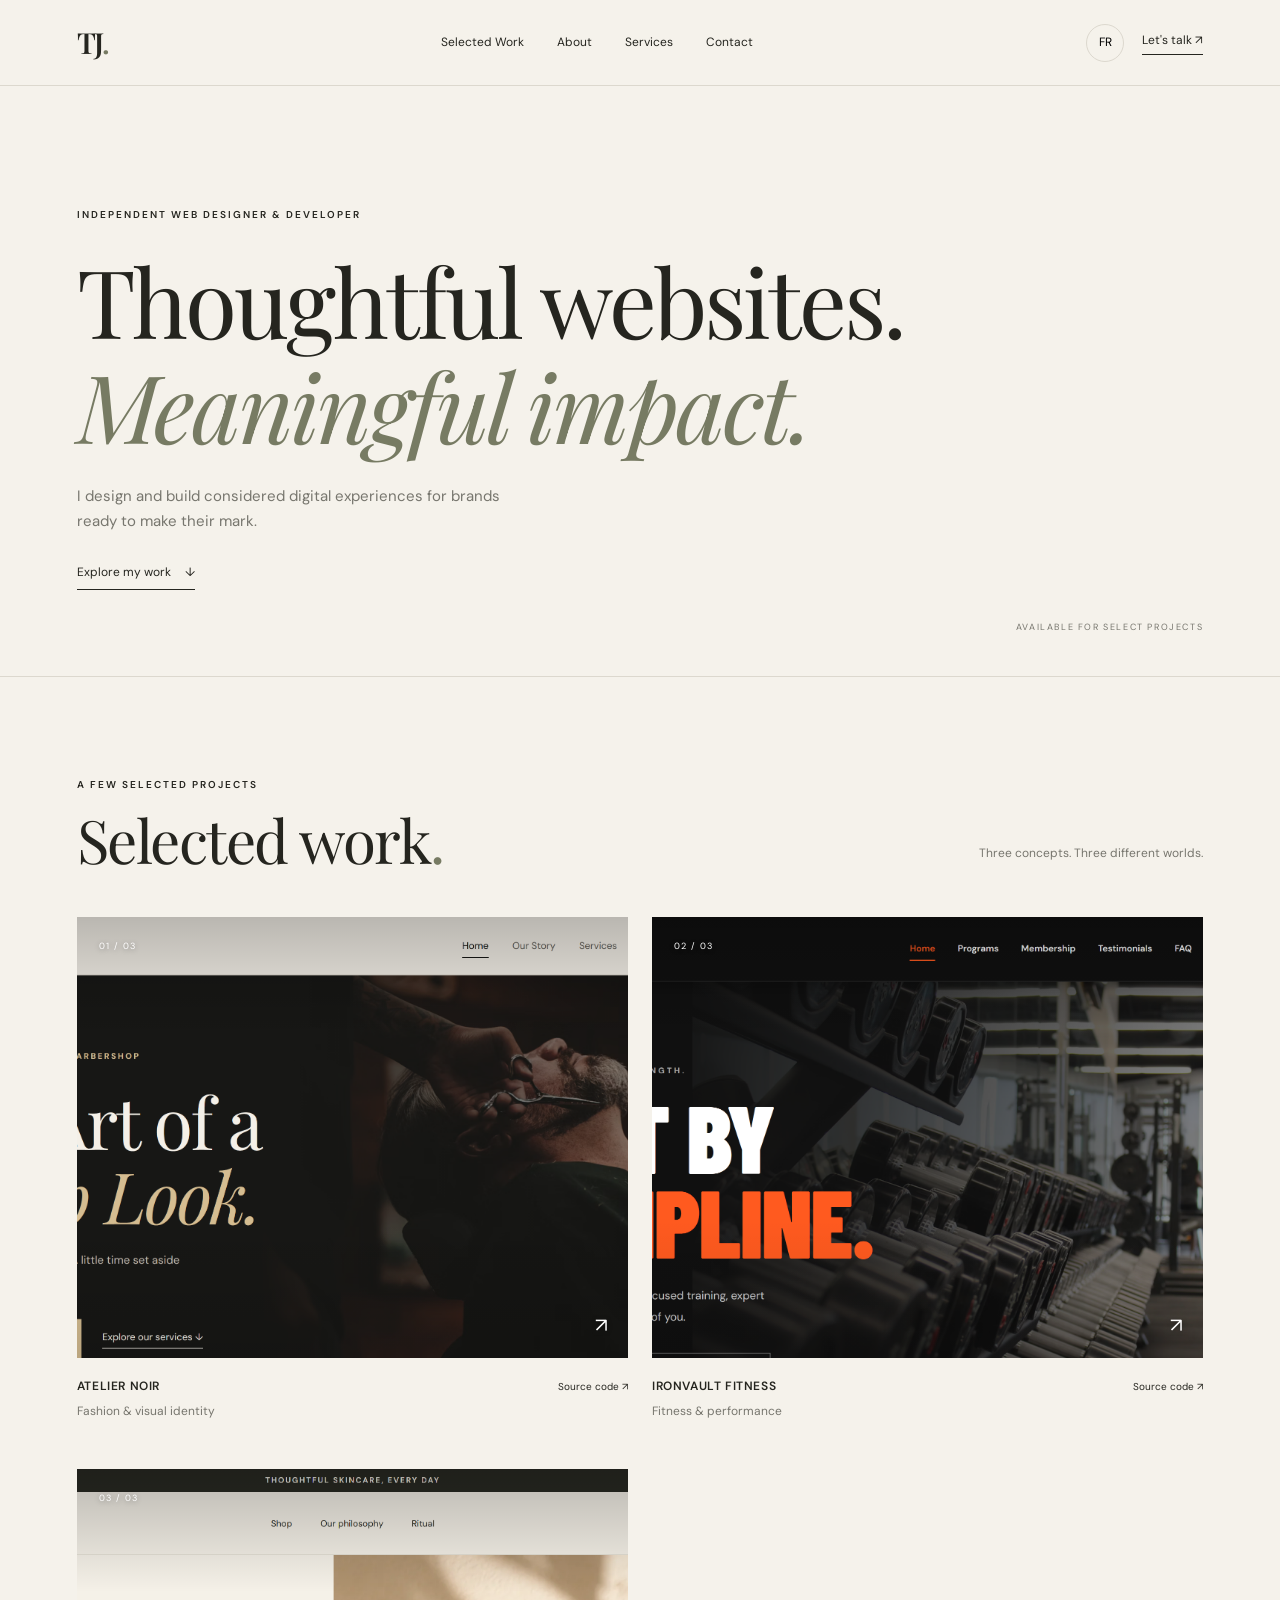
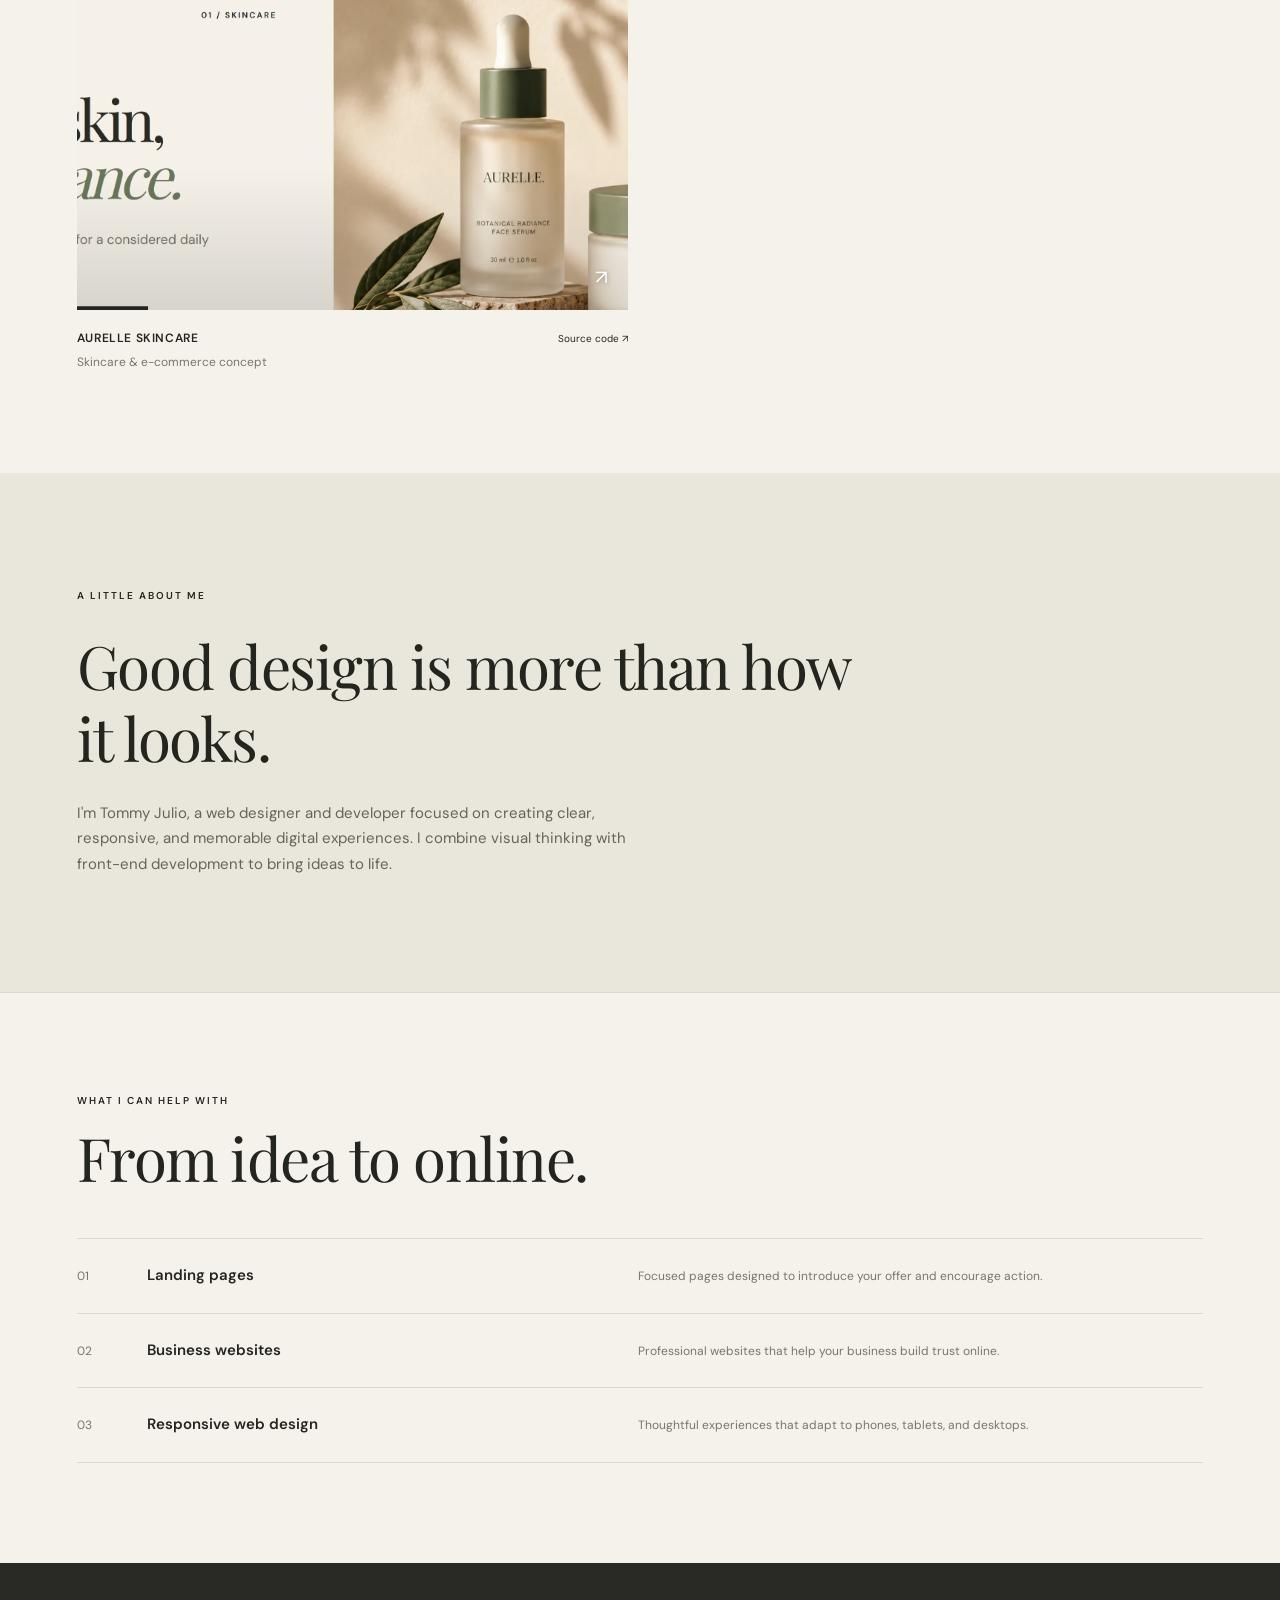
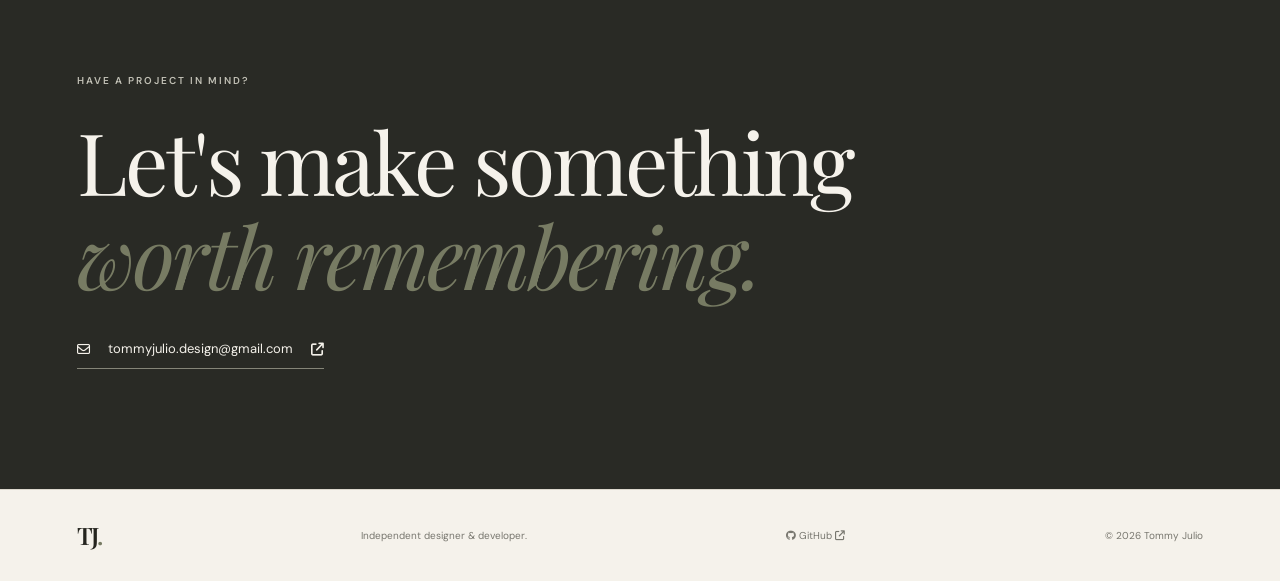
==== index.html @ c7539163 "Add files via upload" ====
<!DOCTYPE html>
<html lang="en">
<head>
  <meta charset="UTF-8">
  <meta name="viewport" content="width=device-width, initial-scale=1.0">
  <meta name="description" content="Tommy Julio — Web designer and developer creating thoughtful, responsive digital experiences.">
  <meta name="theme-color" content="#f5f2eb">
  <title>Tommy Julio — Web Designer & Developer</title>
  <link
    rel="stylesheet"
    href="https://cdnjs.cloudflare.com/ajax/libs/font-awesome/6.7.2/css/all.min.css"
  >
  <link rel="stylesheet" href="style.css">
  <script src="script.js" defer></script>
</head>
<body>
  <header class="site-header">
    <a class="logo" href="#home" aria-label="Tommy Julio — Home">
      TJ<span>.</span>
    </a>

    <nav class="main-nav" aria-label="Main navigation">
      <a href="#work" data-i18n="navWork">Selected Work</a>
      <a href="#about" data-i18n="navAbout">About</a>
      <a href="#services" data-i18n="navServices">Services</a>
      <a href="#contact" data-i18n="navContact">Contact</a>
    </nav>

    <div class="header-actions">
      <button type="button" class="language-toggle" id="language-toggle"
        aria-label="Switch language" aria-pressed="false">
        FR
      </button>
      <a class="header-cta" href="#contact" data-i18n="navCta">Let's talk ↗</a>
    </div>
  </header>

  <main>
    <section class="hero" id="home">
      <p class="eyebrow" data-i18n="heroEyebrow">INDEPENDENT WEB DESIGNER & DEVELOPER</p>
      <h1 data-i18n="heroTitle">Thoughtful websites.<br><em>Meaningful impact.</em></h1>
      <p class="hero-description" data-i18n="heroDescription">
        I design and build considered digital experiences for brands ready to make their mark.
      </p>
      <a class="text-link" href="#work">
        <span data-i18n="heroLink">Explore my work</span> <span aria-hidden="true">↓</span>
      </a>
      <p class="hero-note" data-i18n="heroNote">AVAILABLE FOR SELECT PROJECTS</p>
    </section>

    <section class="work-section" id="work">
      <div class="section-heading">
        <div>
          <p class="eyebrow" data-i18n="workEyebrow">A FEW SELECTED PROJECTS</p>
          <h2 data-i18n="workTitle">Selected work<span>.</span></h2>
        </div>
        <p data-i18n="workDescription">Three concepts. Three different worlds.</p>
      </div>

      <div class="project-grid">
        <article class="project-card">
          <a class="project-image atelier-image"
             href="https://tommyjuliodesign-web.github.io/atelier-noir/"
             target="_blank" rel="noopener noreferrer"
             aria-label="View ATELIER NOIR live demo">           
            <img
              class="project-screenshot"
              src="assets/images/atelier-noir.png"
              alt="Preview of the ATELIER NOIR website"
            >
            <span class="project-number">01 / 03</span>
            <span class="project-open" aria-hidden="true">↗</span>
          </a>
          <div class="project-info">
            <div>
              <h3>ATELIER NOIR</h3>
              <p data-i18n="atelierDescription">Fashion &amp; visual identity</p>
            </div>
            <a href="https://github.com/tommyjuliodesign-web/atelier-noir"
               target="_blank" rel="noopener noreferrer"
               data-i18n="sourceCode">Source code ↗</a>
          </div>
        </article>

        <article class="project-card">
          <a class="project-image ironvault-image"
             href="https://tommyjuliodesign-web.github.io/ironvault-fitness/"
             target="_blank" rel="noopener noreferrer"
             aria-label="View Ironvault Fitness live demo">
            <img
              class="project-screenshot"
              src="assets/images/ironvault-fitness.png"
              alt="Preview of the Ironvault Fitness website"
            >
            <span class="project-number">02 / 03</span>
            <span class="project-open" aria-hidden="true">↗</span>
          </a>
          <div class="project-info">
            <div>
              <h3>IRONVAULT FITNESS</h3>
              <p data-i18n="ironvaultDescription">Fitness &amp; performance</p>
            </div>
            <a href="https://github.com/tommyjuliodesign-web/ironvault-fitness"
               target="_blank" rel="noopener noreferrer"
               data-i18n="sourceCode">Source code ↗</a>
          </div>
        </article>

        <article class="project-card">
          <a class="project-image aurelle-image"
             href="https://tommyjuliodesign-web.github.io/aurelle-skincare/"
             target="_blank" rel="noopener noreferrer"
             aria-label="View AURELLE SKINCARE live demo">
            <img
              class="project-screenshot"
              src="assets/images/aurelle-skincare.png"
              alt="Preview of the AURELLE Skincare website"
            >
            <span class="project-number">03 / 03</span>
            <span class="project-open" aria-hidden="true">↗</span>
          </a>
          <div class="project-info">
            <div>
              <h3>AURELLE SKINCARE</h3>
              <p data-i18n="aurelleDescription">Skincare &amp; e-commerce concept</p>
            </div>
            <a href="https://github.com/tommyjuliodesign-web/aurelle-skincare"
               target="_blank" rel="noopener noreferrer"
               data-i18n="sourceCode">Source code ↗</a>
          </div>
        </article>
      </div>
    </section>

    <section class="about-section" id="about">
      <p class="eyebrow" data-i18n="aboutEyebrow">A LITTLE ABOUT ME</p>
      <h2 data-i18n="aboutTitle">Good design is more than how it looks.</h2>
      <p data-i18n="aboutDescription">
        I'm Tommy Julio, a web designer and developer focused on creating clear,
        responsive, and memorable digital experiences. I combine visual thinking
        with front-end development to bring ideas to life.
      </p>
    </section>

    <section class="services-section" id="services">
      <p class="eyebrow" data-i18n="servicesEyebrow">WHAT I CAN HELP WITH</p>
      <h2 data-i18n="servicesTitle">From idea to online.</h2>

      <div class="service-list">
        <article class="service-item">
          <span>01</span>
          <h3 data-i18n="serviceOne">Landing pages</h3>
          <p data-i18n="serviceOneDescription">Focused pages designed to introduce your offer and encourage action.</p>
        </article>
        <article class="service-item">
          <span>02</span>
          <h3 data-i18n="serviceTwo">Business websites</h3>
          <p data-i18n="serviceTwoDescription">Professional websites that help your business build trust online.</p>
        </article>
        <article class="service-item">
          <span>03</span>
          <h3 data-i18n="serviceThree">Responsive web design</h3>
          <p data-i18n="serviceThreeDescription">Thoughtful experiences that adapt to phones, tablets, and desktops.</p>
        </article>
      </div>
    </section>

    <section class="contact-section" id="contact">
      <p class="eyebrow" data-i18n="contactEyebrow">HAVE A PROJECT IN MIND?</p>
      <h2 data-i18n="contactTitle">Let's make something<br><em>worth remembering.</em></h2>
      <a class="contact-link" href="mailto:tommyjulio.design@gmail.com">
        <i class="fa-regular fa-envelope" aria-hidden="true"></i>
        tommyjulio.design@gmail.com
        <i class="fa-solid fa-arrow-up-right-from-square" aria-hidden="true"></i>
      </a>
    </section>
  </main>

  <footer class="site-footer">
    <a class="logo" href="#home">TJ<span>.</span></a>
    <p data-i18n="footerText">Independent designer &amp; developer.</p>
    <a href="https://github.com/tommyjuliodesign-web"
      target="_blank"
      rel="noopener noreferrer">
      <i class="fa-brands fa-github" aria-hidden="true"></i>
      GitHub <i class="fa-solid fa-arrow-up-right-from-square" aria-hidden="true"></i>
    </a>
    <p>© <span id="current-year"></span> Tommy Julio</p>
  </footer>
</body>
</html>
---- style.css ----
@import url('https://fonts.googleapis.com/css2?family=DM+Sans:wght@400;500;600;700&family=Playfair+Display:ital,wght@0,400;0,500;0,600;1,400;1,500&display=swap');

:root {
  --paper: #f5f2eb;
  --ink: #25251f;
  --muted: #77766e;
  --line: #dcd8ce;
  --accent: #777b63;
  --gutter: clamp(22px, 6vw, 88px);
  --serif: "Playfair Display", Georgia, serif;
  --sans: "DM Sans", Arial, sans-serif;
}

* {
  box-sizing: border-box;
}

html {
  scroll-behavior: smooth;
  scroll-padding-top: 90px;
}

body {
  margin: 0;
  background: var(--paper);
  color: var(--ink);
  font-family: var(--sans);
  font-size: 14px;
  line-height: 1.7;
}

a {
  color: inherit;
  text-decoration: none;
}

button {
  font: inherit;
}

a:focus-visible,
button:focus-visible {
  outline: 2px solid var(--accent);
  outline-offset: 5px;
}

.site-header {
  min-height: 82px;
  padding: 18px var(--gutter);
  display: flex;
  align-items: center;
  justify-content: space-between;
  gap: 28px;
  border-bottom: 1px solid var(--line);
}

.logo {
  font-family: var(--serif);
  font-size: 29px;
  font-weight: 600;
  letter-spacing: -2px;
}

.logo span,
.section-heading h2 span {
  color: var(--accent);
}

.main-nav,
.header-actions {
  display: flex;
  align-items: center;
  gap: clamp(16px, 2.6vw, 38px);
}

.main-nav a,
.header-cta,
.language-toggle {
  font-size: 12px;
}

.main-nav a,
.site-footer a,
.project-info a {
  transition: opacity 180ms ease;
}

.main-nav a:hover,
.site-footer a:hover,
.project-info a:hover {
  opacity: 0.6;
}

.header-actions {
  gap: 18px;
}

.language-toggle {
  border: 1px solid var(--line);
  border-radius: 50%;
  background: transparent;
  width: 38px;
  height: 38px;
  cursor: pointer;
}

.header-cta {
  border-bottom: 1px solid var(--ink);
  padding-bottom: 3px;
}

.hero {
  min-height: 590px;
  padding: 115px var(--gutter) 80px;
  display: flex;
  flex-direction: column;
  align-items: flex-start;
  justify-content: center;
  position: relative;
}

.eyebrow {
  margin: 0 0 25px;
  font-size: 10px;
  font-weight: 600;
  letter-spacing: 2px;
  line-height: 1.6;
}

.hero h1,
.contact-section h2 {
  margin: 0;
  font-family: var(--serif);
  font-size: clamp(48px, 7.4vw, 100px);
  font-weight: 400;
  line-height: 1.1;
  letter-spacing: -3px;
}

.hero h1 em,
.contact-section h2 em {
  color: var(--accent);
  font-weight: 400;
}

.hero-description {
  max-width: 440px;
  margin: 27px 0;
  color: var(--muted);
  font-size: 15px;
}

.text-link {
  display: inline-flex;
  align-items: center;
  gap: 14px;
  padding-bottom: 7px;
  border-bottom: 1px solid var(--ink);
  font-size: 12px;
}

.hero-note {
  position: absolute;
  right: var(--gutter);
  bottom: 32px;
  color: var(--muted);
  font-size: 9px;
  letter-spacing: 1.6px;
}

.work-section,
.services-section {
  padding: 100px var(--gutter);
  border-top: 1px solid var(--line);
}

.section-heading {
  display: flex;
  justify-content: space-between;
  align-items: flex-end;
  gap: 24px;
  margin-bottom: 42px;
}

.section-heading .eyebrow {
  margin-bottom: 10px;
}

.section-heading h2,
.about-section h2,
.services-section > h2 {
  margin: 0;
  font-family: var(--serif);
  font-size: clamp(36px, 5vw, 60px);
  font-weight: 400;
  line-height: 1.2;
  letter-spacing: -1.5px;
}

.section-heading > p {
  color: var(--muted);
  font-size: 12px;
}

.project-grid {
  display: grid;
  grid-template-columns: repeat(2, minmax(0, 1fr));
  gap: 48px 24px;
}

.project-card {
  min-width: 0;
}

.project-image {
  min-height: 330px;
  aspect-ratio: 1.25;
  position: relative;
  overflow: hidden;
  display: flex;
  align-items: center;
  justify-content: center;
  transition: filter 250ms ease;
}

.project-image:hover {
  filter: brightness(0.94);
}

.atelier-image {
  background: #24221f;
  color: #e9dfcf;
}

.ironvault-image {
  background: #333631;
  color: #f0eee5;
}

.aurelle-image {
  background: #e6e3d7;
  color: #48513e;
}

.project-number {
  position: absolute;
  top: 22px;
  left: 22px;
  font-size: 9px;
  letter-spacing: 1.4px;
}

.project-visual-title {
  text-align: center;
  font-family: var(--serif);
  font-size: clamp(34px, 5vw, 64px);
  line-height: 0.98;
  letter-spacing: -1.5px;
}

.atelier-image .project-visual-title {
  font-weight: 500;
}

.atelier-image .project-visual-title span {
  color: #bc9d79;
}

.ironvault-image .project-visual-title {
  font-family: var(--sans);
  font-size: clamp(30px, 4.5vw, 54px);
  font-weight: 700;
  letter-spacing: -2px;
}

.ironvault-image .project-visual-title span {
  color: #c6a16d;
}

.aurelle-image .project-visual-title {
  font-size: clamp(37px, 5vw, 60px);
  letter-spacing: 2px;
}

.aurelle-image .project-visual-title > span {
  font-family: var(--sans);
  font-size: 13px;
  vertical-align: top;
}

.project-visual-title small {
  display: block;
  margin-top: 15px;
  font-family: var(--sans);
  font-size: 9px;
  letter-spacing: 3px;
}

.project-open {
  position: absolute;
  right: 20px;
  bottom: 16px;
  font-size: 20px;
}

.project-info {
  display: flex;
  justify-content: space-between;
  align-items: flex-start;
  gap: 15px;
  padding-top: 18px;
}

.project-info h3,
.service-item h3 {
  margin: 0;
  font-size: 12px;
  font-weight: 600;
  letter-spacing: 0.6px;
}

.project-info p {
  margin: 4px 0 0;
  color: var(--muted);
  font-size: 12px;
}

.project-info > a {
  flex-shrink: 0;
  font-size: 10px;
  padding-top: 2px;
}

.about-section {
  padding: 115px var(--gutter);
  background: #e9e6dc;
}

.about-section h2 {
  max-width: 780px;
}

.about-section > p:last-child {
  max-width: 570px;
  margin: 28px 0 0;
  color: #65655c;
  font-size: 15px;
}

.services-section > .eyebrow {
  margin-bottom: 12px;
}

.services-section > h2 {
  margin-bottom: 45px;
}

.service-list {
  border-top: 1px solid var(--line);
}

.service-item {
  display: grid;
  grid-template-columns: 50px 1fr 1.2fr;
  gap: 20px;
  align-items: baseline;
  padding: 24px 0;
  border-bottom: 1px solid var(--line);
}

.service-item > span,
.service-item p {
  color: var(--muted);
  font-size: 12px;
}

.service-item h3 {
  font-size: 15px;
  letter-spacing: 0;
}

.service-item p {
  margin: 0;
}

.contact-section {
  padding: 110px var(--gutter) 120px;
  background: #292a25;
  color: #f5f2eb;
}

.contact-section .eyebrow {
  color: #c1c0b5;
}

.contact-section h2 {
  font-size: clamp(44px, 7vw, 86px);
}

.contact-link {
  display: inline-flex;
  align-items: center;
  gap: 18px;
  margin-top: 35px;
  padding-bottom: 8px;
  border-bottom: 1px solid #858578;
  font-size: 13px;
}

.site-footer {
  display: flex;
  flex-wrap: wrap;
  align-items: center;
  justify-content: space-between;
  gap: 18px;
  padding: 25px var(--gutter);
  border-top: 1px solid var(--line);
}

.site-footer .logo {
  font-size: 24px;
}

.site-footer p,
.site-footer > a:not(.logo) {
  margin: 0;
  color: var(--muted);
  font-size: 10px;
}

@media (min-width: 1400px) {
  .site-header,
  main > section,
  .site-footer {
    padding-left: max(var(--gutter), calc((100vw - 1240px) / 2));
    padding-right: max(var(--gutter), calc((100vw - 1240px) / 2));
  }
}

@media (max-width: 760px) {
  .site-header {
    min-height: 72px;
    gap: 14px;
  }

  .main-nav {
    gap: 14px;
  }

  .main-nav a {
    font-size: 10px;
  }

  .header-actions {
    gap: 12px;
  }

  .header-cta {
    display: none;
  }

  .hero {
    min-height: 520px;
    padding-top: 90px;
  }

  .hero h1,
  .contact-section h2 {
    letter-spacing: -1.8px;
  }

  .project-grid {
    grid-template-columns: 1fr;
    gap: 38px;
  }

  .project-image {
    min-height: 300px;
  }

  .section-heading {
    align-items: flex-start;
    flex-direction: column;
    gap: 6px;
  }

  .section-heading > p {
    margin-top: 0;
  }

  .service-item {
    grid-template-columns: 32px 1fr;
    gap: 8px 14px;
  }

  .service-item p {
    grid-column: 2;
  }

  .site-footer {
    justify-content: flex-start;
  }

  .site-footer p:last-child {
    width: 100%;
  }
}

@media (max-width: 480px) {
  :root {
    --gutter: 22px;
  }

  .site-header {
    flex-wrap: wrap;
  }

  .main-nav {
    order: 3;
    width: 100%;
    justify-content: space-between;
    gap: 8px;
  }

  .main-nav a {
    font-size: 10px;
  }

  .hero {
    min-height: 480px;
    padding-bottom: 100px;
  }

  .hero h1 {
    font-size: clamp(43px, 11vw, 56px);
  }

  .hero-description {
    font-size: 14px;
  }

  .hero-note {
    left: var(--gutter);
    right: auto;
  }

  .work-section,
  .services-section {
    padding-top: 75px;
    padding-bottom: 75px;
  }

  .project-image {
    min-height: 250px;
  }

  .project-info {
    flex-direction: column;
    gap: 10px;
  }

  .about-section {
    padding-top: 80px;
    padding-bottom: 80px;
  }

  .contact-section {
    padding-top: 85px;
    padding-bottom: 90px;
  }

  .contact-link {
    overflow-wrap: anywhere;
    font-size: 12px;
  }
}

@media (prefers-reduced-motion: reduce) {
  html {
    scroll-behavior: auto;
  }

  *,
  *::before,
  *::after {
    animation-duration: 0.01ms !important;
    transition-duration: 0.01ms !important;
  }
}

.project-screenshot {
  display: block;
  width: 100%;
  height: 100%;
  position: absolute;
  inset: 0;
  object-fit: cover;
  object-position: center top;
  transition: transform 350ms ease;
}

.project-image:hover .project-screenshot {
  transform: scale(1.025);
}

@media (prefers-reduced-motion: reduce) {
  .project-screenshot {
    transition: none;
  }

  .project-image:hover .project-screenshot {
    transform: none;
  }
}

.project-image:has(.project-screenshot) {
  isolation: isolate;
}

.project-image:has(.project-screenshot)::after {
  content: "";
  position: absolute;
  inset: 0;
  z-index: 0;
  background: linear-gradient(
    180deg,
    rgba(0, 0, 0, 0.24),
    transparent 28%,
    transparent 68%,
    rgba(0, 0, 0, 0.12)
  );
  pointer-events: none;
}

.project-number,
.project-open {
  z-index: 1;
}

.project-image:has(.project-screenshot) .project-number,
.project-image:has(.project-screenshot) .project-open {
  color: #fff;
  text-shadow: 0 1px 5px rgba(0, 0, 0, 0.35);
}

/* Portfolio interaction polish */

.project-card {
  animation: portfolio-fade-up 650ms ease-out both;
}

.project-card:nth-child(2) {
  animation-delay: 100ms;
}

.project-card:nth-child(3) {
  animation-delay: 200ms;
}

.project-info h3 {
  transition: color 200ms ease;
}

.project-card:hover .project-info h3 {
  color: var(--accent);
}

.text-link,
.contact-link {
  transition: opacity 200ms ease;
}

.text-link:hover,
.contact-link:hover {
  opacity: 0.7;
}

@keyframes portfolio-fade-up {
  from {
    opacity: 0;
    transform: translateY(14px);
  }

  to {
    opacity: 1;
    transform: translateY(0);
  }
}

@media (prefers-reduced-motion: reduce) {
  .project-card {
    animation: none;
  }

  .project-info h3,
  .text-link,
  .contact-link {
    transition: none;
  }
}
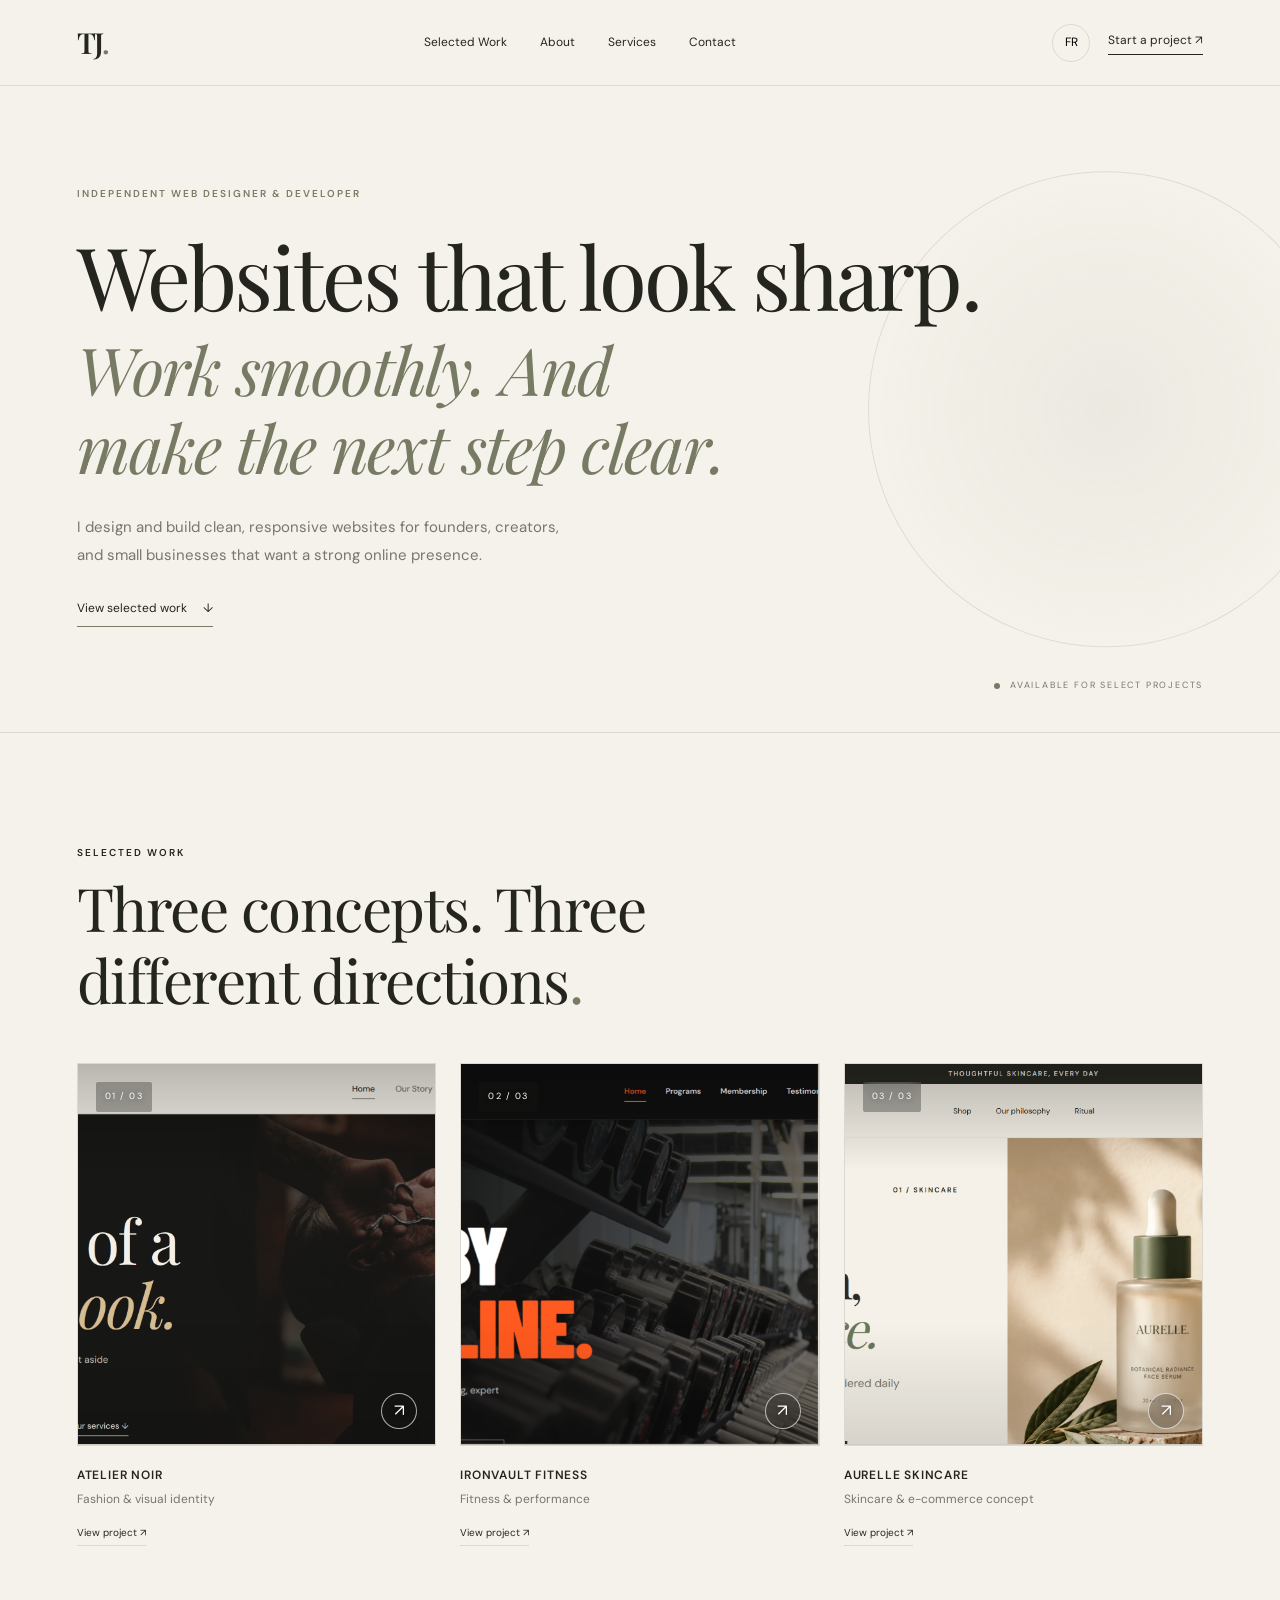
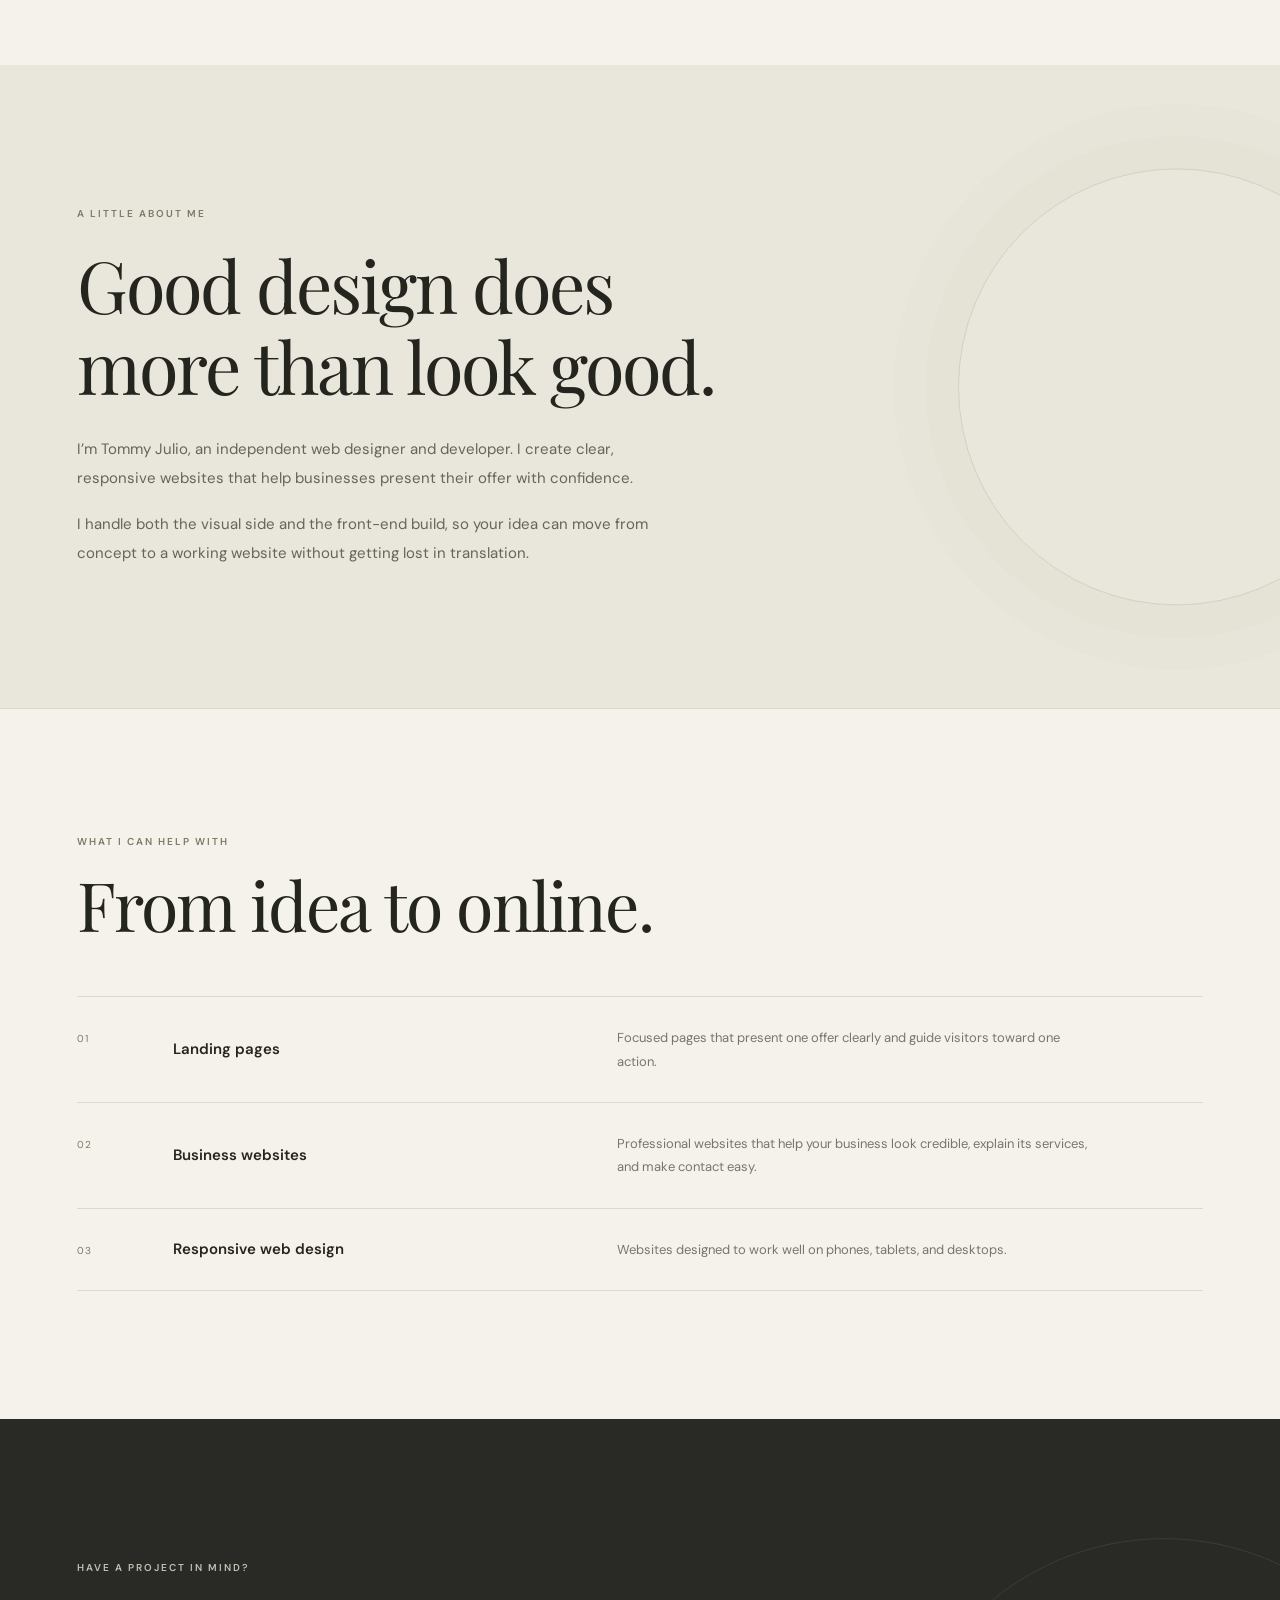
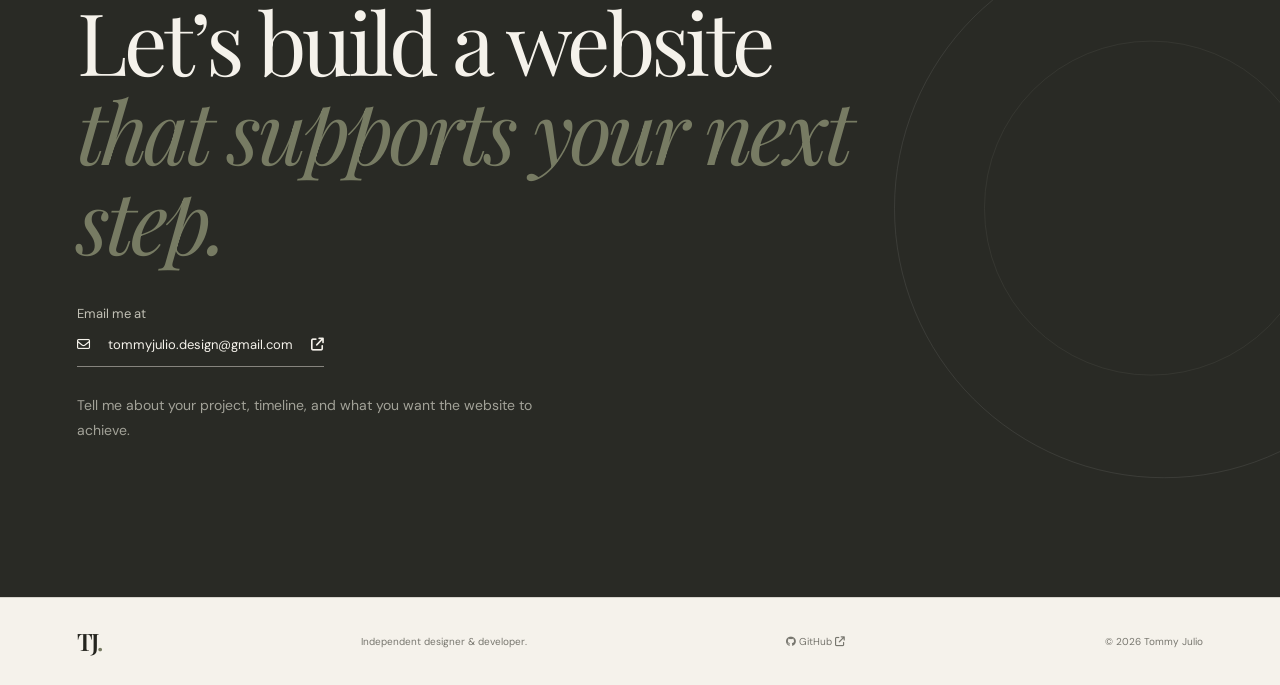
==== commit a17bb4d8: "Add files via upload" ====
--- a/index.html
+++ b/index.html
@@ -1,192 +1,198 @@
-
-<!DOCTYPE html>
-<html lang="en">
-<head>
-  <meta charset="UTF-8">
-  <meta name="viewport" content="width=device-width, initial-scale=1.0">
-  <meta name="description" content="Tommy Julio — Web designer and developer creating thoughtful, responsive digital experiences.">
-  <meta name="theme-color" content="#f5f2eb">
-  <title>Tommy Julio — Web Designer & Developer</title>
-  <link
-    rel="stylesheet"
-    href="https://cdnjs.cloudflare.com/ajax/libs/font-awesome/6.7.2/css/all.min.css"
-  >
-  <link rel="stylesheet" href="style.css">
-  <script src="script.js" defer></script>
-</head>
-<body>
-  <header class="site-header">
-    <a class="logo" href="#home" aria-label="Tommy Julio — Home">
-      TJ<span>.</span>
-    </a>
-
-    <nav class="main-nav" aria-label="Main navigation">
-      <a href="#work" data-i18n="navWork">Selected Work</a>
-      <a href="#about" data-i18n="navAbout">About</a>
-      <a href="#services" data-i18n="navServices">Services</a>
-      <a href="#contact" data-i18n="navContact">Contact</a>
-    </nav>
-
-    <div class="header-actions">
-      <button type="button" class="language-toggle" id="language-toggle"
-        aria-label="Switch language" aria-pressed="false">
-        FR
-      </button>
-      <a class="header-cta" href="#contact" data-i18n="navCta">Let's talk ↗</a>
-    </div>
-  </header>
-
-  <main>
-    <section class="hero" id="home">
-      <p class="eyebrow" data-i18n="heroEyebrow">INDEPENDENT WEB DESIGNER & DEVELOPER</p>
-      <h1 data-i18n="heroTitle">Thoughtful websites.<br><em>Meaningful impact.</em></h1>
-      <p class="hero-description" data-i18n="heroDescription">
-        I design and build considered digital experiences for brands ready to make their mark.
-      </p>
-      <a class="text-link" href="#work">
-        <span data-i18n="heroLink">Explore my work</span> <span aria-hidden="true">↓</span>
-      </a>
-      <p class="hero-note" data-i18n="heroNote">AVAILABLE FOR SELECT PROJECTS</p>
-    </section>
-
-    <section class="work-section" id="work">
-      <div class="section-heading">
-        <div>
-          <p class="eyebrow" data-i18n="workEyebrow">A FEW SELECTED PROJECTS</p>
-          <h2 data-i18n="workTitle">Selected work<span>.</span></h2>
-        </div>
-        <p data-i18n="workDescription">Three concepts. Three different worlds.</p>
-      </div>
-
-      <div class="project-grid">
-        <article class="project-card">
-          <a class="project-image atelier-image"
-             href="https://tommyjuliodesign-web.github.io/atelier-noir/"
-             target="_blank" rel="noopener noreferrer"
-             aria-label="View ATELIER NOIR live demo">           
-            <img
-              class="project-screenshot"
-              src="assets/images/atelier-noir.png"
-              alt="Preview of the ATELIER NOIR website"
-            >
-            <span class="project-number">01 / 03</span>
-            <span class="project-open" aria-hidden="true">↗</span>
-          </a>
-          <div class="project-info">
-            <div>
-              <h3>ATELIER NOIR</h3>
-              <p data-i18n="atelierDescription">Fashion &amp; visual identity</p>
-            </div>
-            <a href="https://github.com/tommyjuliodesign-web/atelier-noir"
-               target="_blank" rel="noopener noreferrer"
-               data-i18n="sourceCode">Source code ↗</a>
-          </div>
-        </article>
-
-        <article class="project-card">
-          <a class="project-image ironvault-image"
-             href="https://tommyjuliodesign-web.github.io/ironvault-fitness/"
-             target="_blank" rel="noopener noreferrer"
-             aria-label="View Ironvault Fitness live demo">
-            <img
-              class="project-screenshot"
-              src="assets/images/ironvault-fitness.png"
-              alt="Preview of the Ironvault Fitness website"
-            >
-            <span class="project-number">02 / 03</span>
-            <span class="project-open" aria-hidden="true">↗</span>
-          </a>
-          <div class="project-info">
-            <div>
-              <h3>IRONVAULT FITNESS</h3>
-              <p data-i18n="ironvaultDescription">Fitness &amp; performance</p>
-            </div>
-            <a href="https://github.com/tommyjuliodesign-web/ironvault-fitness"
-               target="_blank" rel="noopener noreferrer"
-               data-i18n="sourceCode">Source code ↗</a>
-          </div>
-        </article>
-
-        <article class="project-card">
-          <a class="project-image aurelle-image"
-             href="https://tommyjuliodesign-web.github.io/aurelle-skincare/"
-             target="_blank" rel="noopener noreferrer"
-             aria-label="View AURELLE SKINCARE live demo">
-            <img
-              class="project-screenshot"
-              src="assets/images/aurelle-skincare.png"
-              alt="Preview of the AURELLE Skincare website"
-            >
-            <span class="project-number">03 / 03</span>
-            <span class="project-open" aria-hidden="true">↗</span>
-          </a>
-          <div class="project-info">
-            <div>
-              <h3>AURELLE SKINCARE</h3>
-              <p data-i18n="aurelleDescription">Skincare &amp; e-commerce concept</p>
-            </div>
-            <a href="https://github.com/tommyjuliodesign-web/aurelle-skincare"
-               target="_blank" rel="noopener noreferrer"
-               data-i18n="sourceCode">Source code ↗</a>
-          </div>
-        </article>
-      </div>
-    </section>
-
-    <section class="about-section" id="about">
-      <p class="eyebrow" data-i18n="aboutEyebrow">A LITTLE ABOUT ME</p>
-      <h2 data-i18n="aboutTitle">Good design is more than how it looks.</h2>
-      <p data-i18n="aboutDescription">
-        I'm Tommy Julio, a web designer and developer focused on creating clear,
-        responsive, and memorable digital experiences. I combine visual thinking
-        with front-end development to bring ideas to life.
-      </p>
-    </section>
-
-    <section class="services-section" id="services">
-      <p class="eyebrow" data-i18n="servicesEyebrow">WHAT I CAN HELP WITH</p>
-      <h2 data-i18n="servicesTitle">From idea to online.</h2>
-
-      <div class="service-list">
-        <article class="service-item">
-          <span>01</span>
-          <h3 data-i18n="serviceOne">Landing pages</h3>
-          <p data-i18n="serviceOneDescription">Focused pages designed to introduce your offer and encourage action.</p>
-        </article>
-        <article class="service-item">
-          <span>02</span>
-          <h3 data-i18n="serviceTwo">Business websites</h3>
-          <p data-i18n="serviceTwoDescription">Professional websites that help your business build trust online.</p>
-        </article>
-        <article class="service-item">
-          <span>03</span>
-          <h3 data-i18n="serviceThree">Responsive web design</h3>
-          <p data-i18n="serviceThreeDescription">Thoughtful experiences that adapt to phones, tablets, and desktops.</p>
-        </article>
-      </div>
-    </section>
-
-    <section class="contact-section" id="contact">
-      <p class="eyebrow" data-i18n="contactEyebrow">HAVE A PROJECT IN MIND?</p>
-      <h2 data-i18n="contactTitle">Let's make something<br><em>worth remembering.</em></h2>
-      <a class="contact-link" href="mailto:tommyjulio.design@gmail.com">
-        <i class="fa-regular fa-envelope" aria-hidden="true"></i>
-        tommyjulio.design@gmail.com
-        <i class="fa-solid fa-arrow-up-right-from-square" aria-hidden="true"></i>
-      </a>
-    </section>
-  </main>
-
-  <footer class="site-footer">
-    <a class="logo" href="#home">TJ<span>.</span></a>
-    <p data-i18n="footerText">Independent designer &amp; developer.</p>
-    <a href="https://github.com/tommyjuliodesign-web"
-      target="_blank"
-      rel="noopener noreferrer">
-      <i class="fa-brands fa-github" aria-hidden="true"></i>
-      GitHub <i class="fa-solid fa-arrow-up-right-from-square" aria-hidden="true"></i>
-    </a>
-    <p>© <span id="current-year"></span> Tommy Julio</p>
-  </footer>
-</body>
-</html>
+<!DOCTYPE html>
+<html lang="en">
+<head>
+  <meta charset="UTF-8">
+  <meta name="viewport" content="width=device-width, initial-scale=1.0">
+  <meta name="description" content="Tommy Julio — independent web designer and developer creating clean, responsive websites for founders, creators, and small businesses.">
+  <meta name="theme-color" content="#f5f2eb">
+  <title>Tommy Julio — Web Designer & Developer</title>
+  <link
+    rel="stylesheet"
+    href="https://cdnjs.cloudflare.com/ajax/libs/font-awesome/6.7.2/css/all.min.css"
+  >
+  <link rel="stylesheet" href="style.css">
+  <script src="script.js" defer></script>
+</head>
+<body>
+  <header class="site-header">
+    <a class="logo" href="#home" aria-label="Tommy Julio — Home">
+      TJ<span>.</span>
+    </a>
+
+    <nav class="main-nav" aria-label="Main navigation">
+      <a href="#work" data-i18n="navWork">Selected Work</a>
+      <a href="#about" data-i18n="navAbout">About</a>
+      <a href="#services" data-i18n="navServices">Services</a>
+      <a href="#contact" data-i18n="navContact">Contact</a>
+    </nav>
+
+    <div class="header-actions">
+      <button type="button" class="language-toggle" id="language-toggle"
+        aria-label="Switch language" aria-pressed="false">
+        FR
+      </button>
+      <a class="header-cta" href="#contact" data-i18n="navCta">Start a project ↗</a>
+    </div>
+  </header>
+
+  <main>    
+    <section class="hero" id="home">
+      <p class="eyebrow" data-i18n="heroEyebrow">INDEPENDENT WEB DESIGNER & DEVELOPER</p>
+
+      <h1 data-i18n="heroTitle">Websites designed to make<br><em>your business stand out.</em></h1>
+
+      <p class="hero-description" data-i18n="heroDescription">
+        I design and build clean, responsive websites that help small businesses and creators look professional, communicate clearly, and turn visitors into customers.
+      </p>
+
+      <a class="text-link" href="#work">
+        <span data-i18n="heroLink">Explore my work</span>
+        <span aria-hidden="true">↓</span>
+      </a>
+
+      <p class="hero-note" data-i18n="heroNote">Available for select projects</p>
+    </section>
+
+    <section class="work-section" id="work">
+      <div class="section-heading">
+        <div>
+          <p class="eyebrow" data-i18n="workEyebrow">SELECTED WORK</p>
+          <h2 data-i18n="workTitle">Three concepts. Three different directions<span>.</span></h2>
+        </div>
+      </div>
+
+      <div class="project-grid">
+        <article class="project-card">
+          <a class="project-image atelier-image"
+             href="https://tommyjuliodesign-web.github.io/atelier-noir/"
+             target="_blank" rel="noopener noreferrer"
+             aria-label="View ATELIER NOIR live demo">
+            <img
+              class="project-screenshot"
+              src="assets/images/atelier-noir.png"
+              alt="Preview of the ATELIER NOIR website"
+            >
+            <span class="project-number">01 / 03</span>
+            <span class="project-open" aria-hidden="true">↗</span>
+          </a>
+          <div class="project-info">
+            <div>
+              <h3>ATELIER NOIR</h3>
+              <p data-i18n="atelierDescription">Fashion &amp; visual identity</p>
+            </div>
+            <a href="https://tommyjuliodesign-web.github.io/atelier-noir/"
+               target="_blank" rel="noopener noreferrer"
+               data-i18n="viewProject">View project ↗</a>
+          </div>
+        </article>
+
+        <article class="project-card">
+          <a class="project-image ironvault-image"
+             href="https://tommyjuliodesign-web.github.io/ironvault-fitness/"
+             target="_blank" rel="noopener noreferrer"
+             aria-label="View Ironvault Fitness live demo">
+            <img
+              class="project-screenshot"
+              src="assets/images/ironvault-fitness.png"
+              alt="Preview of the Ironvault Fitness website"
+            >
+            <span class="project-number">02 / 03</span>
+            <span class="project-open" aria-hidden="true">↗</span>
+          </a>
+          <div class="project-info">
+            <div>
+              <h3>IRONVAULT FITNESS</h3>
+              <p data-i18n="ironvaultDescription">Fitness &amp; performance</p>
+            </div>
+            <a href="https://tommyjuliodesign-web.github.io/ironvault-fitness/"
+               target="_blank" rel="noopener noreferrer"
+               data-i18n="viewProject">View project ↗</a>
+          </div>
+        </article>
+
+        <article class="project-card">
+          <a class="project-image aurelle-image"
+             href="https://tommyjuliodesign-web.github.io/aurelle-skincare/"
+             target="_blank" rel="noopener noreferrer"
+             aria-label="View AURELLE SKINCARE live demo">
+            <img
+              class="project-screenshot"
+              src="assets/images/aurelle-skincare.png"
+              alt="Preview of the AURELLE Skincare website"
+            >
+            <span class="project-number">03 / 03</span>
+            <span class="project-open" aria-hidden="true">↗</span>
+          </a>
+          <div class="project-info">
+            <div>
+              <h3>AURELLE SKINCARE</h3>
+              <p data-i18n="aurelleDescription">Skincare &amp; e-commerce concept</p>
+            </div>
+            <a href="https://tommyjuliodesign-web.github.io/aurelle-skincare/"
+               target="_blank" rel="noopener noreferrer"
+               data-i18n="viewProject">View project ↗</a>
+          </div>
+        </article>
+      </div>
+    </section>
+
+    <section class="about-section" id="about">
+      <p class="eyebrow" data-i18n="aboutEyebrow">A LITTLE ABOUT ME</p>
+      <h2 data-i18n="aboutTitle">Good design does more than look good.</h2>
+      <p data-i18n="aboutDescription">
+        I’m Tommy Julio, an independent web designer and developer. I create clear, responsive websites that help businesses present their offer with confidence.
+      </p>
+      <p data-i18n="aboutDescription2">
+        I handle both the visual side and the front-end build, so your idea can move from concept to a working website without getting lost in translation.
+      </p>
+    </section>
+
+    <section class="services-section" id="services">
+      <p class="eyebrow" data-i18n="servicesEyebrow">WHAT I CAN HELP WITH</p>
+      <h2 data-i18n="servicesTitle">From idea to online.</h2>
+
+      <div class="service-list">
+        <article class="service-item">
+          <span>01</span>
+          <h3 data-i18n="serviceOne">Landing pages</h3>
+          <p data-i18n="serviceOneDescription">Focused pages that present one offer clearly and guide visitors toward one action.</p>
+        </article>
+        <article class="service-item">
+          <span>02</span>
+          <h3 data-i18n="serviceTwo">Business websites</h3>
+          <p data-i18n="serviceTwoDescription">Professional websites that help your business look credible, explain its services, and make contact easy.</p>
+        </article>
+        <article class="service-item">
+          <span>03</span>
+          <h3 data-i18n="serviceThree">Responsive web design</h3>
+          <p data-i18n="serviceThreeDescription">Websites designed to work well on phones, tablets, and desktops.</p>
+        </article>
+      </div>
+    </section>
+
+    <section class="contact-section" id="contact">
+      <p class="eyebrow" data-i18n="contactEyebrow">HAVE A PROJECT IN MIND?</p>
+      <h2 data-i18n="contactTitle">Let’s build a website<br><em>that supports your next step.</em></h2>
+      <p class="contact-lead" data-i18n="contactLead">Email me at</p>
+      <a class="contact-link" href="mailto:tommyjulio.design@gmail.com">
+        <i class="fa-regular fa-envelope" aria-hidden="true"></i>
+        tommyjulio.design@gmail.com
+        <i class="fa-solid fa-arrow-up-right-from-square" aria-hidden="true"></i>
+      </a>
+      <p class="contact-note" data-i18n="contactNote">Tell me about your project, timeline, and what you want the website to achieve.</p>
+    </section>
+  </main>
+
+  <footer class="site-footer">
+    <a class="logo" href="#home">TJ<span>.</span></a>
+    <p data-i18n="footerText">Independent designer &amp; developer.</p>
+    <a href="https://github.com/tommyjuliodesign-web"
+      target="_blank"
+      rel="noopener noreferrer">
+      <i class="fa-brands fa-github" aria-hidden="true"></i>
+      GitHub <i class="fa-solid fa-arrow-up-right-from-square" aria-hidden="true"></i>
+    </a>
+    <p>© <span id="current-year"></span> Tommy Julio</p>
+  </footer>
+</body>
+</html>
--- a/style.css
+++ b/style.css
@@ -341,11 +341,51 @@
   max-width: 780px;
 }
 
-.about-section > p:last-child {
+.about-section > p:not(.eyebrow) {
   max-width: 570px;
   margin: 28px 0 0;
   color: #65655c;
   font-size: 15px;
+}
+
+.about-section > p:not(.eyebrow) + p {
+  margin-top: 16px;
+}
+
+.contact-lead {
+  margin: 38px 0 0;
+  color: #c1c0b5;
+  font-size: 13px;
+}
+
+.contact-lead + .contact-link {
+  margin-top: 8px;
+}
+
+.contact-note {
+  max-width: 480px;
+  margin: 26px 0 0;
+  color: #c1c0b5;
+  font-size: 14px;
+}
+
+.hero-note {
+  text-transform: uppercase;
+}
+
+/* Longer hero headline: keep the two lines readable */
+.hero h1 {
+  font-size: clamp(40px, 5.6vw, 80px);
+  max-width: 100%;
+}
+
+.hero h1 em {
+  display: inline-block;
+  font-size: 0.62em;
+  line-height: 1.2;
+  letter-spacing: -1.5px;
+  margin-top: 0.15em;
+  max-width: 26ch;
 }
 
 .services-section > .eyebrow {
@@ -699,3 +739,1061 @@
     transition: none;
   }
 }
+
+/* Hero section refinement */
+.hero {
+  min-height: 560px;
+  padding-top: 90px;
+  padding-bottom: 90px;
+}
+
+.hero .eyebrow {
+  margin-bottom: 22px;
+}
+
+.hero h1 {
+  max-width: 900px;
+  font-size: clamp(44px, 6.5vw, 84px);
+  line-height: 1.08;
+  letter-spacing: -2.5px;
+}
+
+.hero h1 em {
+  display: inline;
+  font-size: 0.82em;
+  line-height: inherit;
+  letter-spacing: -1.5px;
+  margin-top: 0;
+  max-width: none;
+}
+
+.hero-description {
+  max-width: 520px;
+  margin: 26px 0;
+  line-height: 1.8;
+}
+
+@media (max-width: 480px) {
+  .hero {
+    min-height: auto;
+    padding-top: 75px;
+    padding-bottom: 110px;
+  }
+
+  .hero h1 {
+    font-size: clamp(39px, 10vw, 52px);
+    letter-spacing: -1.8px;
+  }
+
+  .hero h1 em {
+    font-size: 0.88em;
+    letter-spacing: -1px;
+  }
+}
+
+/* ========================================
+   VISUAL REFINEMENT — HEADER & HERO
+   Text content and project images unchanged
+======================================== */
+
+/* Refined, persistent navigation */
+.site-header {
+  position: sticky;
+  top: 0;
+  z-index: 100;
+  background: rgba(245, 242, 235, 0.94);
+  -webkit-backdrop-filter: blur(14px);
+  backdrop-filter: blur(14px);
+  border-bottom: 1px solid rgba(220, 216, 206, 0.85);
+  transition: background 220ms ease;
+}
+
+.logo {
+  transition: opacity 200ms ease;
+}
+
+.logo:hover {
+  opacity: 0.72;
+}
+
+.main-nav a {
+  position: relative;
+  padding: 8px 0;
+}
+
+.main-nav a::after {
+  content: "";
+  position: absolute;
+  left: 0;
+  right: 100%;
+  bottom: 2px;
+  height: 1px;
+  background: var(--accent);
+  transition: right 220ms ease;
+}
+
+.main-nav a:hover::after {
+  right: 0;
+}
+
+.header-cta {
+  transition: color 200ms ease, border-color 200ms ease;
+}
+
+.header-cta:hover {
+  color: var(--accent);
+  border-color: var(--accent);
+}
+
+.language-toggle {
+  transition:
+    background 200ms ease,
+    color 200ms ease,
+    border-color 200ms ease;
+}
+
+.language-toggle:hover {
+  background: var(--ink);
+  color: var(--paper);
+  border-color: var(--ink);
+}
+
+/* More deliberate hero composition */
+.hero {
+  min-height: 610px;
+  padding-top: 100px;
+  padding-bottom: 105px;
+  overflow: hidden;
+  isolation: isolate;
+}
+
+/* Quiet decorative circle for visual depth */
+.hero::before {
+  content: "";
+  position: absolute;
+  z-index: -1;
+  width: clamp(260px, 37vw, 510px);
+  aspect-ratio: 1;
+  top: 50%;
+  right: -5%;
+  transform: translateY(-50%);
+  border: 1px solid rgba(119, 123, 99, 0.18);
+  border-radius: 50%;
+  background:
+    radial-gradient(
+      circle at center,
+      rgba(119, 123, 99, 0.07),
+      rgba(119, 123, 99, 0.015) 58%,
+      transparent 72%
+    );
+  pointer-events: none;
+}
+
+.hero .eyebrow {
+  margin-bottom: 26px;
+  color: var(--accent);
+}
+
+.hero h1 {
+  position: relative;
+  max-width: 1000px;
+  font-size: clamp(48px, 6.8vw, 88px);
+  line-height: 1.08;
+  letter-spacing: -2.8px;
+  text-wrap: balance;
+}
+
+.hero h1 em {
+  display: inline-block;
+  max-width: 100%;
+  margin-top: 0.12em;
+  font-size: 0.76em;
+  line-height: 1.18;
+  letter-spacing: -1.8px;
+}
+
+.hero-description {
+  max-width: 490px;
+  margin-top: 28px;
+  margin-bottom: 28px;
+  font-size: 15px;
+  line-height: 1.85;
+}
+
+.text-link {
+  gap: 16px;
+  padding-bottom: 8px;
+  border-color: var(--accent);
+  transition: gap 220ms ease, color 220ms ease;
+}
+
+.text-link:hover {
+  gap: 22px;
+  color: var(--accent);
+}
+
+.hero-note {
+  bottom: 30px;
+  display: flex;
+  align-items: center;
+  gap: 10px;
+  font-size: 9px;
+  letter-spacing: 1.8px;
+}
+
+.hero-note::before {
+  content: "";
+  width: 6px;
+  height: 6px;
+  flex: 0 0 6px;
+  border-radius: 50%;
+  background: var(--accent);
+}
+
+/* Tablet */
+@media (max-width: 760px) {
+  .hero {
+    min-height: 540px;
+    padding-top: 85px;
+    padding-bottom: 110px;
+  }
+
+  .hero::before {
+    width: 300px;
+    right: -100px;
+    top: 48%;
+  }
+
+  .hero h1 {
+    max-width: 650px;
+    font-size: clamp(44px, 8vw, 62px);
+    letter-spacing: -2px;
+  }
+
+  .hero h1 em {
+    letter-spacing: -1.2px;
+  }
+
+  .hero-description {
+    max-width: 460px;
+  }
+}
+
+/* Mobile */
+@media (max-width: 480px) {
+  .site-header {
+    row-gap: 12px;
+  }
+
+  .hero {
+    min-height: 0;
+    padding-top: 78px;
+    padding-bottom: 120px;
+  }
+
+  .hero::before {
+    width: 230px;
+    top: 42%;
+    right: -125px;
+  }
+
+  .hero .eyebrow {
+    max-width: 260px;
+    font-size: 9px;
+    letter-spacing: 1.5px;
+  }
+
+  .hero h1 {
+    font-size: clamp(40px, 10.5vw, 50px);
+    line-height: 1.12;
+    letter-spacing: -1.7px;
+  }
+
+  .hero h1 em {
+    font-size: 0.78em;
+    letter-spacing: -1px;
+  }
+
+  .hero-description {
+    max-width: 100%;
+    margin-top: 22px;
+    font-size: 14px;
+    line-height: 1.8;
+  }
+
+  .hero-note {
+    bottom: 30px;
+    font-size: 8px;
+    letter-spacing: 1.3px;
+  }
+}
+
+/* Respect reduced-motion preferences */
+@media (prefers-reduced-motion: reduce) {
+  .site-header,
+  .logo,
+  .main-nav a::after,
+  .header-cta,
+  .language-toggle,
+  .text-link {
+    transition: none;
+  }
+
+  .text-link:hover {
+    gap: 16px;
+  }
+}
+
+/* ========================================
+   STEP 2 — PROJECT GALLERY REFINEMENT
+   Preserve all text and project screenshots
+======================================== */
+
+/* More balanced project section */
+.work-section {
+  padding-top: 112px;
+  padding-bottom: 118px;
+  scroll-margin-top: 80px;
+}
+
+.work-section .section-heading {
+  margin-bottom: 48px;
+}
+
+.work-section .section-heading h2 {
+  max-width: 760px;
+  text-wrap: balance;
+}
+
+/* Three-column gallery on large screens */
+@media (min-width: 1100px) {
+  .project-grid {
+    grid-template-columns: repeat(3, minmax(0, 1fr));
+    column-gap: 24px;
+    row-gap: 48px;
+    align-items: start;
+  }
+
+  .project-image {
+    min-height: 0;
+    aspect-ratio: 0.94;
+  }
+
+  .project-visual-title {
+    font-size: clamp(30px, 3vw, 46px);
+  }
+
+  .ironvault-image .project-visual-title {
+    font-size: clamp(27px, 2.6vw, 40px);
+  }
+
+  .aurelle-image .project-visual-title {
+    font-size: clamp(32px, 3vw, 46px);
+  }
+
+  .project-info {
+    flex-direction: column;
+    gap: 10px;
+    padding-top: 20px;
+  }
+
+  .project-info h3 {
+    font-size: 12px;
+    letter-spacing: 0.8px;
+  }
+
+  .project-info p {
+    line-height: 1.7;
+  }
+
+  .project-info > a {
+    align-self: flex-start;
+    margin-top: 3px;
+    padding-bottom: 4px;
+    border-bottom: 1px solid var(--line);
+  }
+}
+
+/* Consistent image presentation */
+.project-image {
+  border: 1px solid rgba(37, 37, 31, 0.07);
+  background-color: #e9e6dc;
+  isolation: isolate;
+}
+
+.project-screenshot {
+  z-index: -1;
+  will-change: transform;
+}
+
+.project-image::before {
+  content: "";
+  position: absolute;
+  z-index: 0;
+  inset: 10px;
+  border: 1px solid rgba(255, 255, 255, 0.16);
+  opacity: 0;
+  pointer-events: none;
+  transition: opacity 300ms ease;
+}
+
+.project-image:hover::before {
+  opacity: 1;
+}
+
+/* Refined project numbering and external-link indicator */
+.project-number {
+  top: 18px;
+  left: 18px;
+  padding: 7px 9px;
+  background: rgba(25, 25, 23, 0.32);
+  backdrop-filter: blur(8px);
+  border-radius: 2px;
+  font-size: 9px;
+  letter-spacing: 1.5px;
+}
+
+.project-open {
+  right: 18px;
+  bottom: 16px;
+  display: grid;
+  place-items: center;
+  width: 36px;
+  height: 36px;
+  border: 1px solid rgba(255, 255, 255, 0.65);
+  border-radius: 50%;
+  background: rgba(25, 25, 23, 0.22);
+  backdrop-filter: blur(8px);
+  font-size: 17px;
+  transition:
+    background 220ms ease,
+    color 220ms ease,
+    transform 220ms ease;
+}
+
+.project-card:hover .project-open {
+  background: var(--paper);
+  color: var(--ink);
+  transform: translate(2px, -2px);
+}
+
+/* Clearer separation between image and project details */
+.project-info {
+  border-bottom: 1px solid transparent;
+}
+
+.project-info h3 {
+  line-height: 1.6;
+}
+
+.project-info p {
+  line-height: 1.7;
+}
+
+.project-info > a {
+  transition:
+    color 200ms ease,
+    border-color 200ms ease,
+    opacity 200ms ease;
+}
+
+.project-info > a:hover {
+  color: var(--accent);
+  border-color: var(--accent);
+  opacity: 1;
+}
+
+/* Tablet gallery */
+@media (min-width: 761px) and (max-width: 1099px) {
+  .project-grid {
+    grid-template-columns: repeat(2, minmax(0, 1fr));
+    gap: 42px 22px;
+  }
+
+  .project-image {
+    min-height: 0;
+    aspect-ratio: 1.08;
+  }
+
+  .project-info {
+    flex-direction: column;
+    gap: 8px;
+  }
+
+  .project-info > a {
+    align-self: flex-start;
+    margin-top: 2px;
+    padding-bottom: 4px;
+    border-bottom: 1px solid var(--line);
+  }
+}
+
+/* Mobile gallery */
+@media (max-width: 760px) {
+  .work-section {
+    padding-top: 78px;
+    padding-bottom: 82px;
+  }
+
+  .work-section .section-heading {
+    margin-bottom: 32px;
+  }
+
+  .project-grid {
+    grid-template-columns: minmax(0, 1fr);
+    gap: 38px;
+  }
+
+  .project-image {
+    aspect-ratio: 1.12;
+    min-height: 0;
+  }
+
+  .project-info {
+    flex-direction: row;
+    justify-content: space-between;
+    align-items: flex-start;
+    gap: 12px;
+    padding-top: 16px;
+  }
+
+  .project-info > a {
+    margin-top: 2px;
+    text-align: right;
+  }
+}
+
+/* Small phones */
+@media (max-width: 480px) {
+  .work-section {
+    padding-top: 68px;
+    padding-bottom: 72px;
+  }
+
+  .project-grid {
+    gap: 34px;
+  }
+
+  .project-image {
+    aspect-ratio: 1.05;
+  }
+
+  .project-number {
+    top: 13px;
+    left: 13px;
+  }
+
+  .project-open {
+    right: 13px;
+    bottom: 13px;
+    width: 32px;
+    height: 32px;
+  }
+
+  .project-info {
+    gap: 10px;
+  }
+
+  .project-info h3 {
+    font-size: 11px;
+  }
+
+  .project-info p {
+    font-size: 11px;
+  }
+
+  .project-info > a {
+    max-width: 42%;
+    font-size: 10px;
+  }
+}
+
+/* Accessibility: respect reduced motion */
+@media (prefers-reduced-motion: reduce) {
+  .project-image::before,
+  .project-open,
+  .project-info > a {
+    transition: none;
+  }
+
+  .project-card:hover .project-open {
+    transform: none;
+  }
+}
+
+/* ========================================
+   STEP 3 — ABOUT & SERVICES
+   Visual refinement only
+======================================== */
+
+/* ABOUT — stronger editorial composition */
+.about-section {
+  position: relative;
+  overflow: hidden;
+  padding: clamp(88px, 11vw, 150px) var(--gutter);
+  background: #e9e6dc;
+  isolation: isolate;
+}
+
+.about-section::after {
+  content: "";
+  position: absolute;
+  z-index: -1;
+  width: clamp(220px, 34vw, 440px);
+  aspect-ratio: 1;
+  top: 50%;
+  right: -9%;
+  transform: translateY(-50%);
+  border: 1px solid rgba(119, 123, 99, 0.2);
+  border-radius: 50%;
+  box-shadow:
+    0 0 0 32px rgba(119, 123, 99, 0.025),
+    0 0 0 64px rgba(119, 123, 99, 0.025);
+  pointer-events: none;
+}
+
+.about-section > .eyebrow {
+  margin-bottom: 22px;
+  color: var(--accent);
+}
+
+.about-section h2 {
+  max-width: 760px;
+  font-size: clamp(42px, 6vw, 72px);
+  line-height: 1.12;
+  letter-spacing: -2px;
+  text-wrap: balance;
+}
+
+.about-section > p:not(.eyebrow) {
+  position: relative;
+  max-width: 590px;
+  margin-top: 30px;
+  font-size: 15px;
+  line-height: 1.9;
+}
+
+.about-section > p:not(.eyebrow) + p {
+  margin-top: 18px;
+}
+
+/* SERVICES — clearer hierarchy and rhythm */
+.services-section {
+  padding-top: clamp(82px, 10vw, 125px);
+  padding-bottom: clamp(88px, 10vw, 130px);
+}
+
+.services-section > .eyebrow {
+  margin-bottom: 16px;
+  color: var(--accent);
+}
+
+.services-section > h2 {
+  max-width: 750px;
+  margin-bottom: 54px;
+  font-size: clamp(42px, 5.5vw, 68px);
+  line-height: 1.12;
+  letter-spacing: -1.8px;
+  text-wrap: balance;
+}
+
+.service-list {
+  border-top: 1px solid var(--line);
+}
+
+.service-item {
+  position: relative;
+  grid-template-columns: 58px minmax(180px, 0.85fr) minmax(0, 1.2fr);
+  gap: clamp(16px, 3vw, 38px);
+  align-items: center;
+  padding: 29px 12px 29px 0;
+  border-bottom: 1px solid var(--line);
+  transition:
+    padding 220ms ease,
+    background-color 220ms ease;
+}
+
+.service-item > span {
+  align-self: start;
+  padding-top: 4px;
+  color: var(--accent);
+  font-size: 10px;
+  letter-spacing: 1.5px;
+}
+
+.service-item h3 {
+  font-size: 15px;
+  font-weight: 600;
+  line-height: 1.5;
+  letter-spacing: 0;
+  transition: transform 220ms ease, color 220ms ease;
+}
+
+.service-item p {
+  max-width: 470px;
+  color: var(--muted);
+  font-size: 13px;
+  line-height: 1.8;
+}
+
+@media (hover: hover) and (pointer: fine) {
+  .service-item:hover {
+    padding-left: 12px;
+    background-color: rgba(119, 123, 99, 0.045);
+  }
+
+  .service-item:hover h3 {
+    color: var(--accent);
+    transform: translateX(3px);
+  }
+}
+
+/* Tablet */
+@media (max-width: 760px) {
+  .about-section {
+    padding-top: 86px;
+    padding-bottom: 90px;
+  }
+
+  .about-section::after {
+    width: 260px;
+    right: -150px;
+    top: 28%;
+  }
+
+  .about-section h2 {
+    max-width: 600px;
+    font-size: clamp(40px, 7vw, 56px);
+    letter-spacing: -1.5px;
+  }
+
+  .about-section > p:not(.eyebrow) {
+    max-width: 560px;
+    font-size: 14px;
+    line-height: 1.85;
+  }
+
+  .services-section > h2 {
+    margin-bottom: 38px;
+  }
+
+  .service-item {
+    grid-template-columns: 38px minmax(0, 0.85fr) minmax(0, 1.2fr);
+    gap: 16px;
+    padding-top: 25px;
+    padding-bottom: 25px;
+  }
+
+  .service-item h3 {
+    font-size: 14px;
+  }
+
+  .service-item p {
+    font-size: 12px;
+  }
+}
+
+/* Mobile */
+@media (max-width: 560px) {
+  .about-section {
+    padding-top: 76px;
+    padding-bottom: 80px;
+  }
+
+  .about-section::after {
+    width: 210px;
+    top: 20%;
+    right: -145px;
+  }
+
+  .about-section > .eyebrow,
+  .services-section > .eyebrow {
+    font-size: 9px;
+    letter-spacing: 1.6px;
+  }
+
+  .about-section h2,
+  .services-section > h2 {
+    font-size: clamp(37px, 9vw, 46px);
+    line-height: 1.16;
+    letter-spacing: -1.2px;
+  }
+
+  .about-section > p:not(.eyebrow) {
+    margin-top: 24px;
+    font-size: 14px;
+    line-height: 1.85;
+  }
+
+  .about-section > p:not(.eyebrow) + p {
+    margin-top: 15px;
+  }
+
+  .services-section {
+    padding-top: 76px;
+    padding-bottom: 82px;
+  }
+
+  .services-section > h2 {
+    margin-bottom: 32px;
+  }
+
+  .service-item {
+    grid-template-columns: 30px minmax(0, 1fr);
+    gap: 8px 13px;
+    padding: 21px 0;
+  }
+
+  .service-item > span {
+    grid-column: 1;
+    grid-row: 1 / span 2;
+    font-size: 9px;
+  }
+
+  .service-item h3 {
+    grid-column: 2;
+    font-size: 14px;
+  }
+
+  .service-item p {
+    grid-column: 2;
+    margin-top: 2px;
+    font-size: 12px;
+    line-height: 1.8;
+  }
+}
+
+/* Respect reduced-motion settings */
+@media (prefers-reduced-motion: reduce) {
+  .service-item,
+  .service-item h3 {
+    transition: none;
+  }
+
+  .service-item:hover h3 {
+    transform: none;
+  }
+}
+
+/* =========================================
+   STAGE 4 — CONTACT ET FOOTER
+   Amélioration visuelle uniquement
+========================================= */
+
+/* Contact : composition plus élégante */
+.contact-section {
+  position: relative;
+  isolation: isolate;
+  overflow: hidden;
+  padding-top: clamp(90px, 11vw, 150px);
+  padding-bottom: clamp(95px, 12vw, 155px);
+}
+
+.contact-section::before {
+  content: "";
+  position: absolute;
+  z-index: -1;
+  width: clamp(260px, 42vw, 580px);
+  aspect-ratio: 1;
+  right: -12%;
+  top: 50%;
+  transform: translateY(-50%);
+  border: 1px solid rgba(245, 242, 235, 0.09);
+  border-radius: 50%;
+  pointer-events: none;
+}
+
+.contact-section::after {
+  content: "";
+  position: absolute;
+  z-index: -1;
+  width: clamp(170px, 26vw, 360px);
+  aspect-ratio: 1;
+  right: -3%;
+  top: 50%;
+  transform: translateY(-50%);
+  border: 1px solid rgba(245, 242, 235, 0.06);
+  border-radius: 50%;
+  pointer-events: none;
+}
+
+.contact-section > * {
+  position: relative;
+}
+
+.contact-section .eyebrow {
+  margin-bottom: 20px;
+  letter-spacing: 2px;
+}
+
+.contact-section h2 {
+  max-width: 900px;
+  margin-bottom: 0;
+  line-height: 1.04;
+  letter-spacing: -0.045em;
+  text-wrap: balance;
+}
+
+.contact-lead {
+  max-width: 460px;
+  line-height: 1.8;
+}
+
+.contact-link {
+  width: fit-content;
+  max-width: 100%;
+  margin-top: 30px;
+  padding-bottom: 10px;
+  border-bottom-color: rgba(245, 242, 235, 0.45);
+  transition:
+    border-color 220ms ease,
+    color 220ms ease,
+    transform 220ms ease;
+}
+
+.contact-link:hover {
+  border-bottom-color: #f5f2eb;
+  color: #ffffff;
+  transform: translateY(-2px);
+}
+
+.contact-link:focus-visible {
+  outline: 2px solid #f5f2eb;
+  outline-offset: 6px;
+}
+
+.contact-note {
+  line-height: 1.8;
+  opacity: 0.8;
+}
+
+/* Footer : alignement et finition */
+.site-footer {
+  min-height: 88px;
+  row-gap: 14px;
+  column-gap: 24px;
+  padding-top: 24px;
+  padding-bottom: 24px;
+  border-top-color: rgba(37, 37, 31, 0.15);
+}
+
+.site-footer .logo {
+  display: inline-block;
+  line-height: 1;
+  transition: opacity 200ms ease;
+}
+
+.site-footer .logo:hover {
+  opacity: 0.65;
+}
+
+.site-footer p,
+.site-footer > a:not(.logo) {
+  line-height: 1.7;
+}
+
+.site-footer > a:not(.logo) {
+  transition: color 200ms ease;
+}
+
+.site-footer > a:not(.logo):hover {
+  color: var(--ink);
+}
+
+.site-footer a:focus-visible {
+  outline: 2px solid var(--accent);
+  outline-offset: 5px;
+}
+
+/* Tablettes et petits écrans */
+@media (max-width: 760px) {
+  .contact-section {
+    padding-top: 90px;
+    padding-bottom: 95px;
+  }
+
+  .contact-section::before {
+    right: -35%;
+    opacity: 0.8;
+  }
+
+  .contact-section::after {
+    right: -22%;
+    opacity: 0.8;
+  }
+
+  .contact-section h2 {
+    max-width: 620px;
+    line-height: 1.08;
+  }
+
+  .contact-lead {
+    max-width: 420px;
+    line-height: 1.75;
+  }
+
+  .site-footer {
+    align-items: flex-start;
+    gap: 16px 24px;
+  }
+}
+
+/* Téléphones */
+@media (max-width: 480px) {
+  .contact-section {
+    padding-top: 78px;
+    padding-bottom: 82px;
+  }
+
+  .contact-section .eyebrow {
+    margin-bottom: 16px;
+  }
+
+  .contact-section h2 {
+    font-size: clamp(40px, 10.5vw, 52px);
+    letter-spacing: -0.045em;
+  }
+
+  .contact-lead {
+    margin-top: 28px;
+  }
+
+  .contact-link {
+    margin-top: 24px;
+    gap: 12px;
+    overflow-wrap: anywhere;
+  }
+
+  .contact-note {
+    margin-top: 22px;
+  }
+
+  .site-footer {
+    display: grid;
+    grid-template-columns: 1fr;
+    gap: 12px;
+    padding-top: 24px;
+    padding-bottom: 24px;
+  }
+
+  .site-footer .logo {
+    margin-bottom: 3px;
+  }
+
+  .site-footer p:last-child {
+    width: auto;
+  }
+}
+
+/* Respect des préférences de mouvement */
+@media (prefers-reduced-motion: reduce) {
+  .contact-link,
+  .site-footer .logo,
+  .site-footer > a:not(.logo) {
+    transition: none;
+  }
+
+  .contact-link:hover {
+    transform: none;
+  }
+}
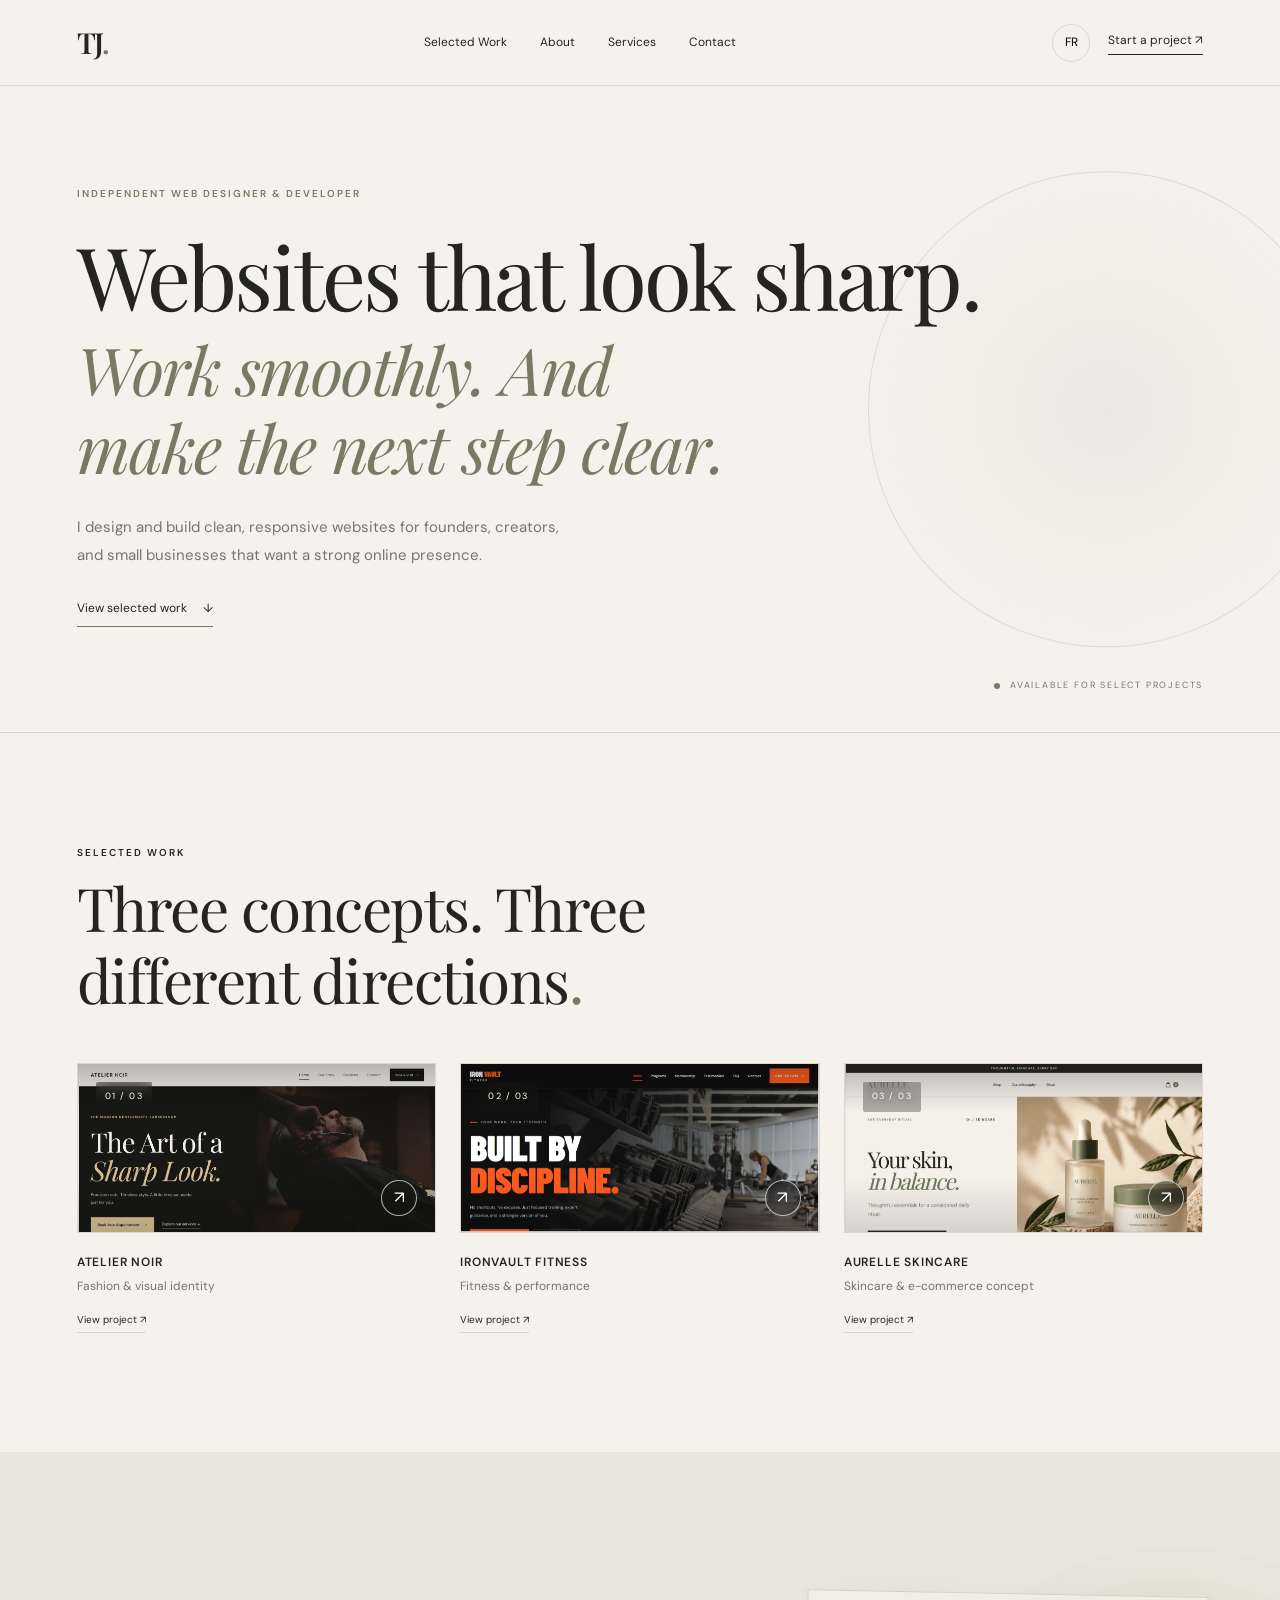
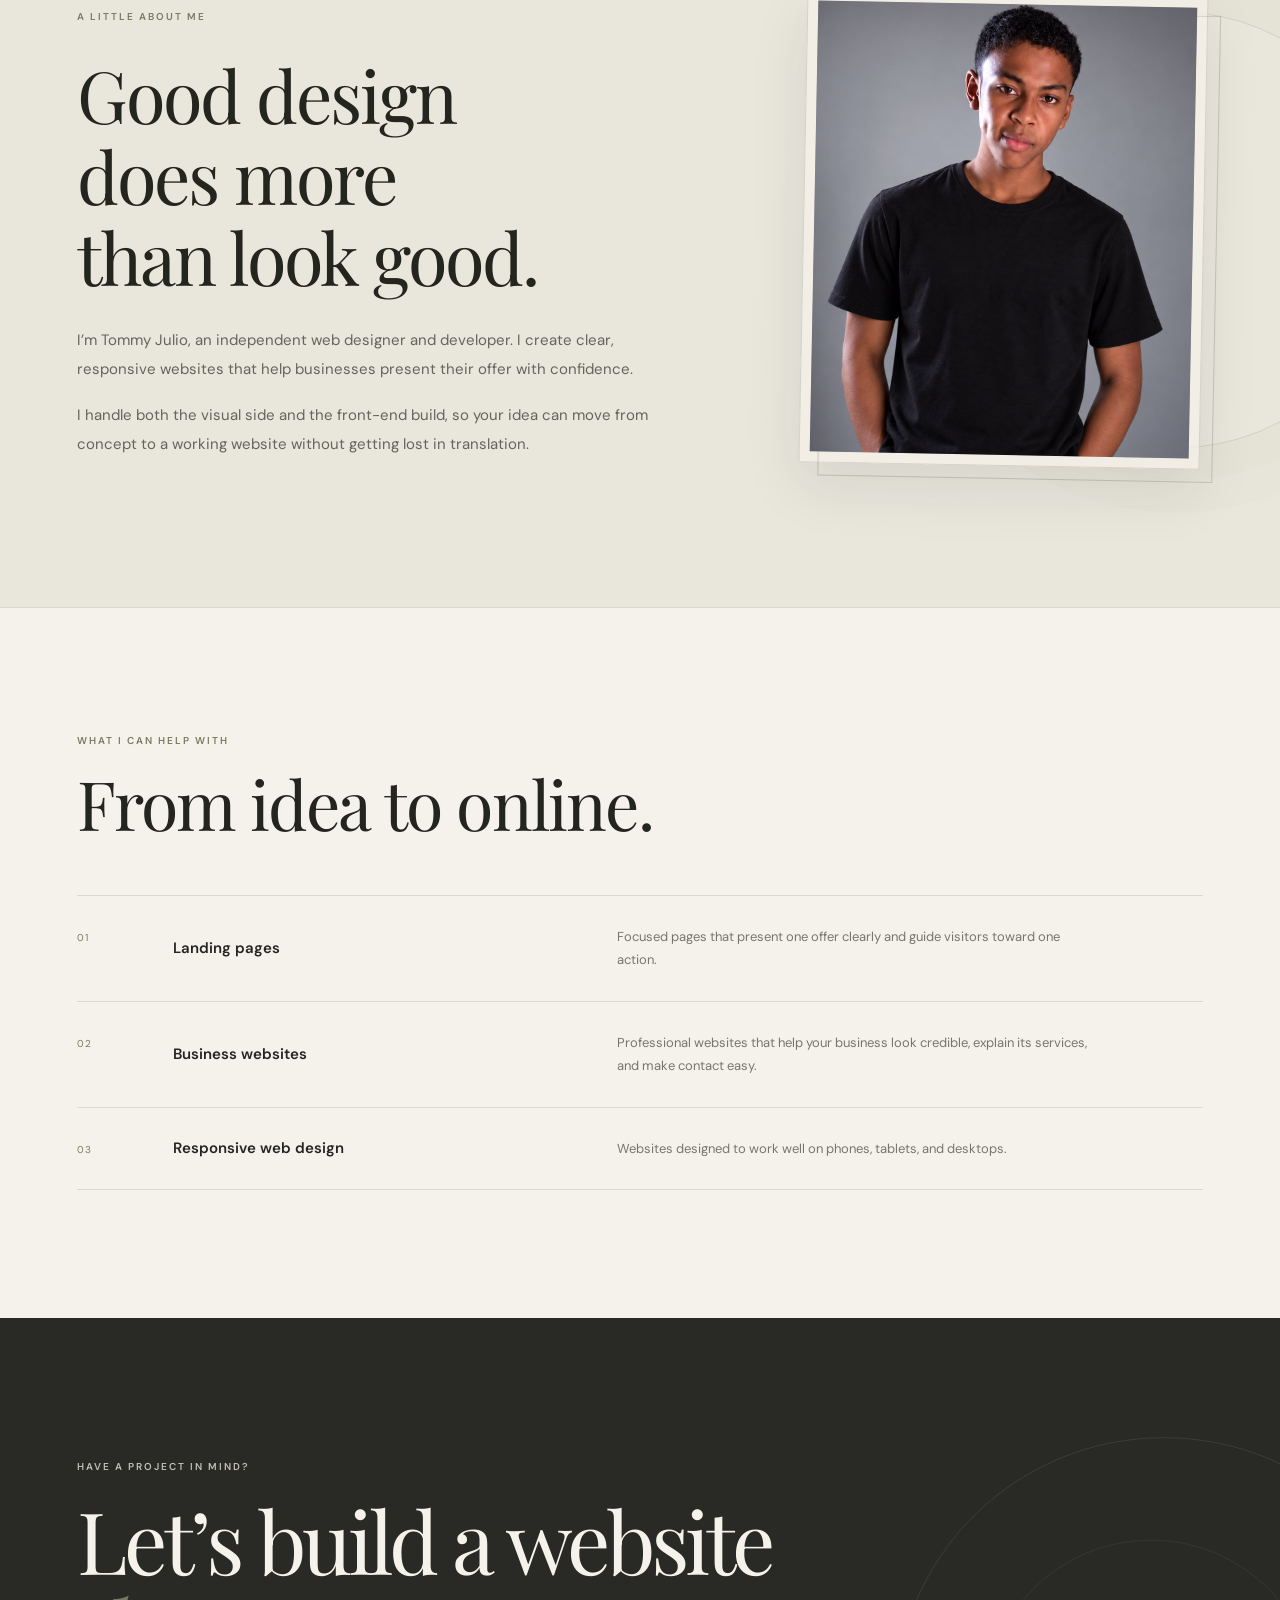
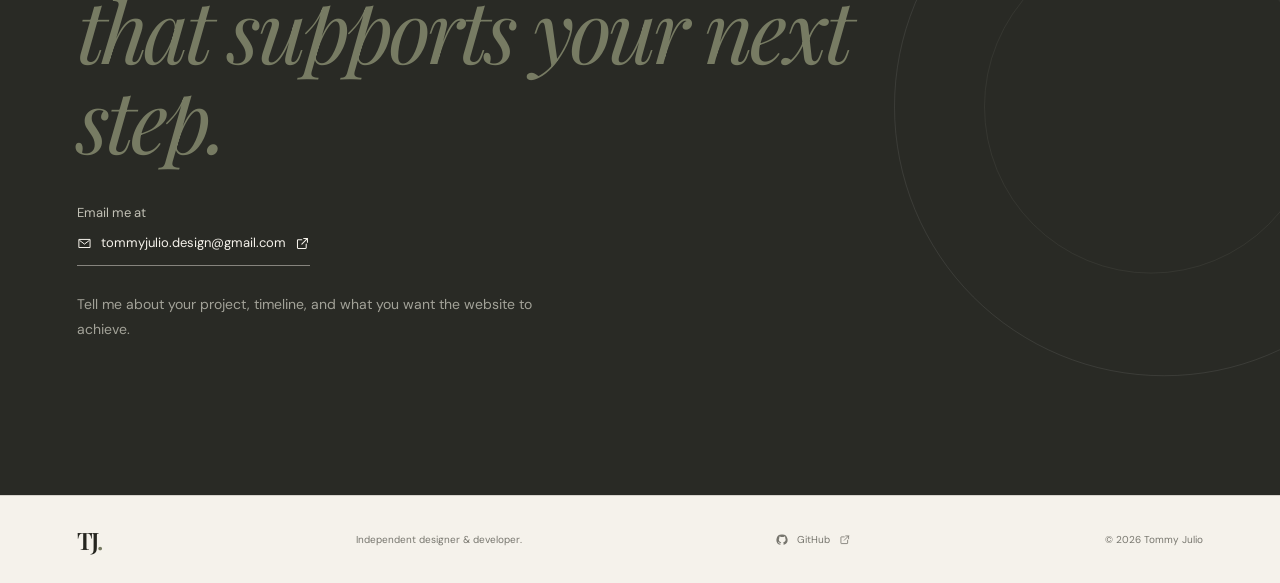
==== commit ff9c348d: "Add files via upload" ====
--- a/index.html
+++ b/index.html
@@ -5,11 +5,29 @@
   <meta name="viewport" content="width=device-width, initial-scale=1.0">
   <meta name="description" content="Tommy Julio — independent web designer and developer creating clean, responsive websites for founders, creators, and small businesses.">
   <meta name="theme-color" content="#f5f2eb">
+  <meta name="robots" content="index, follow">
+  <link rel="canonical" href="https://tommyjuliodesign-web.github.io/">
+  <link rel="icon" type="image/svg+xml" href="assets/favicon.svg">
+
+  <meta property="og:type" content="website">
+  <meta property="og:site_name" content="Tommy Julio">
+  <meta property="og:title" content="Tommy Julio — Web Designer &amp; Developer">
+  <meta property="og:description" content="Clean, responsive websites for founders, creators, and small businesses.">
+  <meta property="og:url" content="https://tommyjuliodesign-web.github.io/">
+  <meta property="og:image" content="https://tommyjuliodesign-web.github.io/assets/images/atelier-noir.webp">
+  <meta property="og:image:alt" content="Preview of the ATELIER NOIR website concept">
+  <meta property="og:locale" content="en_US">
+  <meta property="og:locale:alternate" content="fr_FR">
+
+  <meta name="twitter:card" content="summary_large_image">
+  <meta name="twitter:title" content="Tommy Julio — Web Designer &amp; Developer">
+  <meta name="twitter:description" content="Clean, responsive websites for founders, creators, and small businesses.">
+  <meta name="twitter:image" content="https://tommyjuliodesign-web.github.io/assets/images/atelier-noir.webp">
+
+  <link rel="preconnect" href="https://fonts.googleapis.com">
+  <link rel="preconnect" href="https://fonts.gstatic.com" crossorigin>
+  <link href="https://fonts.googleapis.com/css2?family=DM+Sans:wght@400;500;600;700&amp;family=Playfair+Display:ital,wght@0,400;0,500;0,600;1,400;1,500&amp;display=swap" rel="stylesheet">
   <title>Tommy Julio — Web Designer & Developer</title>
-  <link
-    rel="stylesheet"
-    href="https://cdnjs.cloudflare.com/ajax/libs/font-awesome/6.7.2/css/all.min.css"
-  >
   <link rel="stylesheet" href="style.css">
   <script src="script.js" defer></script>
 </head>
@@ -39,7 +57,7 @@
     <section class="hero" id="home">
       <p class="eyebrow" data-i18n="heroEyebrow">INDEPENDENT WEB DESIGNER & DEVELOPER</p>
 
-      <h1 data-i18n="heroTitle">Websites designed to make<br><em>your business stand out.</em></h1>
+      <h1 data-i18n="heroTitle">Websites that look sharp.<br><em>Work smoothly. And make the next step clear.</em></h1>
 
       <p class="hero-description" data-i18n="heroDescription">
         I design and build clean, responsive websites that help small businesses and creators look professional, communicate clearly, and turn visitors into customers.
@@ -69,7 +87,8 @@
              aria-label="View ATELIER NOIR live demo">
             <img
               class="project-screenshot"
-              src="assets/images/atelier-noir.png"
+              src="assets/images/atelier-noir.webp"
+              width="1400" height="659" loading="lazy" decoding="async"
               alt="Preview of the ATELIER NOIR website"
             >
             <span class="project-number">01 / 03</span>
@@ -93,7 +112,8 @@
              aria-label="View Ironvault Fitness live demo">
             <img
               class="project-screenshot"
-              src="assets/images/ironvault-fitness.png"
+              src="assets/images/ironvault-fitness.webp"
+              width="1400" height="654" loading="lazy" decoding="async"
               alt="Preview of the Ironvault Fitness website"
             >
             <span class="project-number">02 / 03</span>
@@ -117,7 +137,8 @@
              aria-label="View AURELLE SKINCARE live demo">
             <img
               class="project-screenshot"
-              src="assets/images/aurelle-skincare.png"
+              src="assets/images/aurelle-skincare.webp"
+              width="1400" height="659" loading="lazy" decoding="async"
               alt="Preview of the AURELLE Skincare website"
             >
             <span class="project-number">03 / 03</span>
@@ -138,13 +159,18 @@
 
     <section class="about-section" id="about">
       <p class="eyebrow" data-i18n="aboutEyebrow">A LITTLE ABOUT ME</p>
-      <h2 data-i18n="aboutTitle">Good design does more than look good.</h2>
-      <p data-i18n="aboutDescription">
-        I’m Tommy Julio, an independent web designer and developer. I create clear, responsive websites that help businesses present their offer with confidence.
-      </p>
-      <p data-i18n="aboutDescription2">
-        I handle both the visual side and the front-end build, so your idea can move from concept to a working website without getting lost in translation.
-      </p>
+      <div class="about-copy">
+        <h2 data-i18n="aboutTitle">Good design does more than look good.</h2>
+        <p data-i18n="aboutDescription">
+          I’m Tommy Julio, an independent web designer and developer. I create clear, responsive websites that help businesses present their offer with confidence.
+        </p>
+        <p data-i18n="aboutDescription2">
+          I handle both the visual side and the front-end build, so your idea can move from concept to a working website without getting lost in translation.
+        </p>
+      </div>
+      <figure class="about-portrait">
+        <img src="assets/images/tommy-portrait.png" alt="Portrait of Tommy Julio" loading="lazy" decoding="async">
+      </figure>
     </section>
 
     <section class="services-section" id="services">
@@ -175,9 +201,9 @@
       <h2 data-i18n="contactTitle">Let’s build a website<br><em>that supports your next step.</em></h2>
       <p class="contact-lead" data-i18n="contactLead">Email me at</p>
       <a class="contact-link" href="mailto:tommyjulio.design@gmail.com">
-        <i class="fa-regular fa-envelope" aria-hidden="true"></i>
+        <svg class="inline-icon" viewBox="0 0 24 24" aria-hidden="true" focusable="false"><path d="M3 5.5h18v13H3z" fill="none" stroke="currentColor" stroke-width="1.6"/><path d="m4 7 8 6 8-6" fill="none" stroke="currentColor" stroke-width="1.6" stroke-linejoin="round"/></svg>
         tommyjulio.design@gmail.com
-        <i class="fa-solid fa-arrow-up-right-from-square" aria-hidden="true"></i>
+        <svg class="inline-icon" viewBox="0 0 24 24" aria-hidden="true" focusable="false"><path d="M14 4h6v6M20 4l-9 9" fill="none" stroke="currentColor" stroke-width="1.7" stroke-linecap="round" stroke-linejoin="round"/><path d="M18 13v6a1 1 0 0 1-1 1H5a1 1 0 0 1-1-1V7a1 1 0 0 1 1-1h6" fill="none" stroke="currentColor" stroke-width="1.7" stroke-linecap="round"/></svg>
       </a>
       <p class="contact-note" data-i18n="contactNote">Tell me about your project, timeline, and what you want the website to achieve.</p>
     </section>
@@ -189,8 +215,8 @@
     <a href="https://github.com/tommyjuliodesign-web"
       target="_blank"
       rel="noopener noreferrer">
-      <i class="fa-brands fa-github" aria-hidden="true"></i>
-      GitHub <i class="fa-solid fa-arrow-up-right-from-square" aria-hidden="true"></i>
+      <svg class="inline-icon" viewBox="0 0 24 24" aria-hidden="true" focusable="false"><path fill="currentColor" d="M12 .9a11.1 11.1 0 0 0-3.51 21.63c.56.1.76-.24.76-.54v-2.1c-3.1.68-3.76-1.32-3.76-1.32-.5-1.28-1.24-1.62-1.24-1.62-1.02-.7.08-.69.08-.69 1.12.08 1.71 1.15 1.71 1.15 1 .1.1.1.1 0 1.28 1.72 3.36 1.23 4.18.94.1-.73.4-1.23.72-1.51-2.48-.28-5.09-1.24-5.09-5.52 0-1.22.44-2.22 1.15-3-.12-.28-.5-1.42.11-2.96 0 0 .94-.3 3.05 1.15a10.6 10.6 0 0 1 5.55 0c2.11-1.45 3.05-1.15 3.05-1.15.61 1.54.23 2.68.11 2.96.72.78 1.15 1.78 1.15 3 0 4.29-2.61 5.23-5.1 5.51.4.35.76 1.02.76 2.06v3.05c0 .3.2.65.77.54A11.1 11.1 0 0 0 12 .9Z"/></svg>
+      GitHub <svg class="inline-icon" viewBox="0 0 24 24" aria-hidden="true" focusable="false"><path d="M14 4h6v6M20 4l-9 9" fill="none" stroke="currentColor" stroke-width="1.7" stroke-linecap="round" stroke-linejoin="round"/><path d="M18 13v6a1 1 0 0 1-1 1H5a1 1 0 0 1-1-1V7a1 1 0 0 1 1-1h6" fill="none" stroke="currentColor" stroke-width="1.7" stroke-linecap="round"/></svg>
     </a>
     <p>© <span id="current-year"></span> Tommy Julio</p>
   </footer>
--- a/style.css
+++ b/style.css
@@ -1,5 +1,5 @@
 
-@import url('https://fonts.googleapis.com/css2?family=DM+Sans:wght@400;500;600;700&family=Playfair+Display:ital,wght@0,400;0,500;0,600;1,400;1,500&display=swap');
+
 
 :root {
   --paper: #f5f2eb;
@@ -1796,4 +1796,156 @@
   .contact-link:hover {
     transform: none;
   }
-}+}
+/* ABOUT PORTRAIT — restrained editorial layout */
+.about-section {
+  display: grid;
+  grid-template-columns: minmax(0, 1.12fr) minmax(260px, 0.72fr);
+  grid-template-areas:
+    "eyebrow portrait"
+    "copy portrait";
+  column-gap: clamp(42px, 8vw, 112px);
+  align-items: center;
+}
+
+.about-section > .eyebrow {
+  grid-area: eyebrow;
+  align-self: end;
+  margin: 0 0 22px;
+}
+
+.about-copy {
+  grid-area: copy;
+  min-width: 0;
+  max-width: 700px;
+}
+
+.about-copy h2 {
+  max-width: 700px;
+  margin-top: 0;
+}
+
+.about-copy > p {
+  max-width: 590px;
+  margin: 30px 0 0;
+  color: #65655c;
+  font-size: 15px;
+  line-height: 1.9;
+}
+
+.about-copy > p + p {
+  margin-top: 18px;
+}
+
+.about-portrait {
+  grid-area: portrait;
+  position: relative;
+  width: 100%;
+  max-width: 410px;
+  justify-self: end;
+  margin: 0;
+  padding: 10px;
+  background: rgba(245, 242, 235, 0.72);
+  border: 1px solid rgba(119, 123, 99, 0.24);
+  box-shadow: 0 24px 60px rgba(37, 37, 31, 0.09);
+  transform: rotate(1.1deg);
+}
+
+.about-portrait::before {
+  content: "";
+  position: absolute;
+  z-index: -1;
+  inset: 18px -14px -14px 18px;
+  border: 1px solid rgba(119, 123, 99, 0.32);
+  pointer-events: none;
+}
+
+.about-portrait img {
+  display: block;
+  width: 100%;
+  aspect-ratio: 0.84;
+  object-fit: cover;
+  object-position: center 24%;
+  background: #b8b7ba;
+  filter: saturate(0.94);
+}
+
+@media (max-width: 760px) {
+  .about-section {
+    grid-template-columns: minmax(0, 1fr) minmax(200px, 0.72fr);
+    column-gap: clamp(24px, 5vw, 42px);
+  }
+
+  .about-copy > p {
+    font-size: 14px;
+    line-height: 1.85;
+  }
+
+  .about-portrait {
+    padding: 7px;
+  }
+
+  .about-portrait::before {
+    inset: 14px -9px -9px 14px;
+  }
+}
+
+@media (max-width: 560px) {
+  .about-section {
+    grid-template-columns: minmax(0, 1fr);
+    grid-template-areas:
+      "eyebrow"
+      "copy"
+      "portrait";
+    row-gap: 0;
+  }
+
+  .about-section > .eyebrow {
+    margin-bottom: 16px;
+  }
+
+  .about-portrait {
+    width: min(82%, 360px);
+    margin: 36px auto 10px;
+    justify-self: center;
+    transform: rotate(0.6deg);
+  }
+
+  .about-portrait img {
+    aspect-ratio: 0.9;
+    object-position: center 22%;
+  }
+}
+
+@media (prefers-reduced-motion: reduce) {
+  .about-portrait {
+    transform: none;
+  }
+}
+
+
+/* Optimized project previews: preserve the full screenshot and its headline. */
+.project-image {
+  aspect-ratio: 2.12 / 1;
+  min-height: 0;
+}
+
+.project-screenshot {
+  object-fit: contain;
+  object-position: center center;
+}
+
+.inline-icon {
+  display: inline-block;
+  width: 1.15em;
+  height: 1.15em;
+  flex: 0 0 auto;
+  vertical-align: -0.2em;
+}
+
+.contact-link,
+.site-footer > a:not(.logo) {
+  display: inline-flex;
+  align-items: center;
+  gap: 9px;
+}
